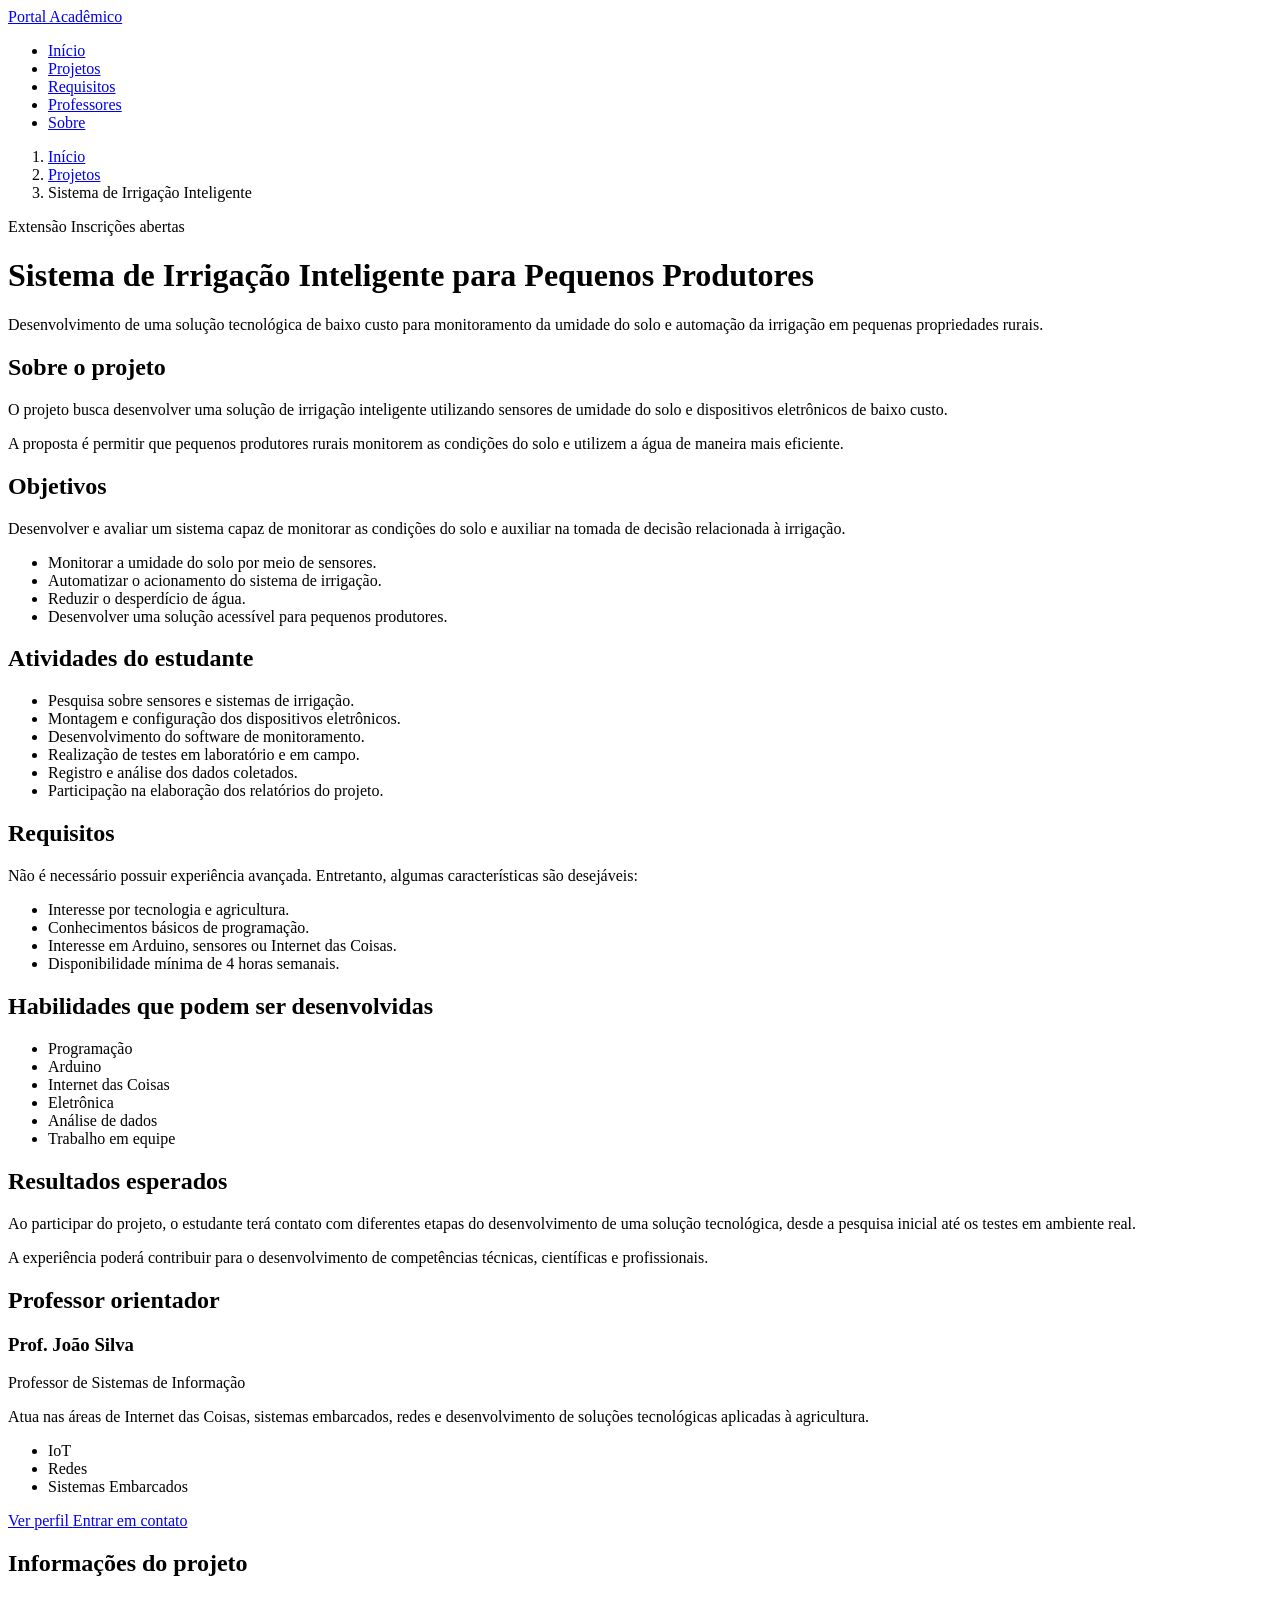
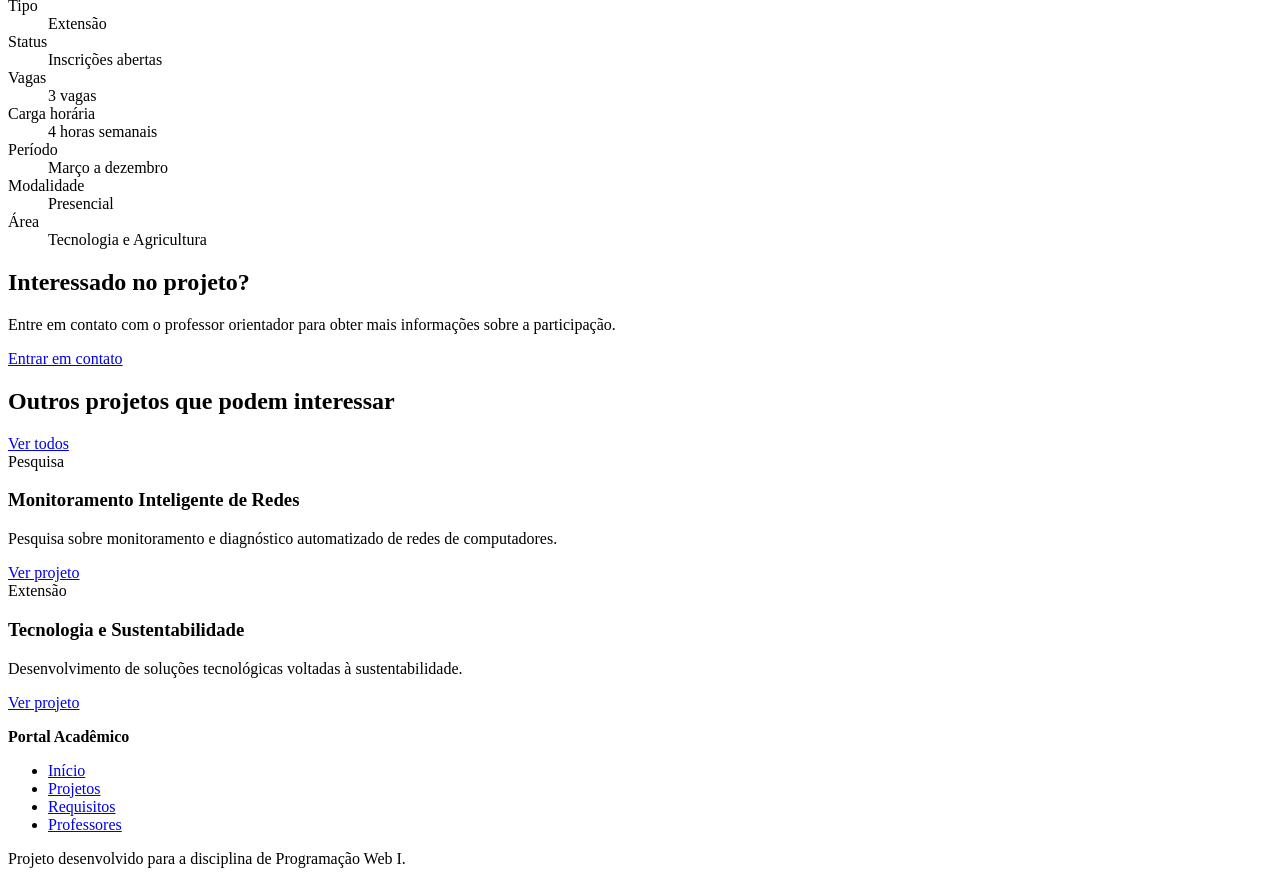
==== pages/projeto.html @ 43496350 "add projeto and projetos pages with project details and navigation" ====
<!DOCTYPE html>
<html lang="pt-BR">

<head>
    <meta charset="UTF-8">
    <meta name="viewport" content="width=device-width, initial-scale=1.0">

    <meta
        name="description"
        content="Informações sobre o projeto Sistema de Irrigação Inteligente."
    >

    <link rel="stylesheet" href="../css/style.css">

    <title>Sistema de Irrigação Inteligente | Portal Acadêmico</title>
</head>

<body>

    <!-- CABEÇALHO -->
    <header class="site-header">

        <div class="container header-container">

            <a href="../index.html" class="logo">
                Portal Acadêmico
            </a>

            <nav class="main-nav" aria-label="Navegação principal">
                <ul>
                    <li><a href="../index.html">Início</a></li>
                    <li><a href="projetos.html" aria-current="page">Projetos</a></li>
                    <li><a href="requisitos.html">Requisitos</a></li>
                    <li><a href="professores.html">Professores</a></li>
                    <li><a href="../index.html#sobre">Sobre</a></li>
                </ul>
            </nav>

        </div>

    </header>


    <main>

        <!-- CABEÇALHO DO PROJETO -->
        <header class="project-header">

            <div class="container">

                <nav aria-label="Caminho de navegação">

                    <ol class="breadcrumb">
                        <li>
                            <a href="../index.html">Início</a>
                        </li>

                        <li>
                            <a href="projetos.html">Projetos</a>
                        </li>

                        <li aria-current="page">
                            Sistema de Irrigação Inteligente
                        </li>
                    </ol>

                </nav>


                <div class="project-labels">

                    <span class="badge">
                        Extensão
                    </span>

                    <span class="status">
                        Inscrições abertas
                    </span>

                </div>


                <h1>
                    Sistema de Irrigação Inteligente para Pequenos Produtores
                </h1>

                <p class="project-summary">
                    Desenvolvimento de uma solução tecnológica de baixo custo
                    para monitoramento da umidade do solo e automação da
                    irrigação em pequenas propriedades rurais.
                </p>

            </div>

        </header>


        <div class="container project-layout">

            <!-- CONTEÚDO PRINCIPAL -->
            <article class="project-content">

                <!-- SOBRE -->
                <section aria-labelledby="about-project-title">

                    <h2 id="about-project-title">
                        Sobre o projeto
                    </h2>

                    <p>
                        O projeto busca desenvolver uma solução de irrigação
                        inteligente utilizando sensores de umidade do solo e
                        dispositivos eletrônicos de baixo custo.
                    </p>

                    <p>
                        A proposta é permitir que pequenos produtores rurais
                        monitorem as condições do solo e utilizem a água de
                        maneira mais eficiente.
                    </p>

                </section>


                <!-- OBJETIVOS -->
                <section aria-labelledby="objectives-title">

                    <h2 id="objectives-title">
                        Objetivos
                    </h2>

                    <p>
                        Desenvolver e avaliar um sistema capaz de monitorar
                        as condições do solo e auxiliar na tomada de decisão
                        relacionada à irrigação.
                    </p>

                    <ul>
                        <li>
                            Monitorar a umidade do solo por meio de sensores.
                        </li>

                        <li>
                            Automatizar o acionamento do sistema de irrigação.
                        </li>

                        <li>
                            Reduzir o desperdício de água.
                        </li>

                        <li>
                            Desenvolver uma solução acessível para pequenos produtores.
                        </li>
                    </ul>

                </section>


                <!-- ATIVIDADES -->
                <section aria-labelledby="activities-title">

                    <h2 id="activities-title">
                        Atividades do estudante
                    </h2>

                    <ul>
                        <li>
                            Pesquisa sobre sensores e sistemas de irrigação.
                        </li>

                        <li>
                            Montagem e configuração dos dispositivos eletrônicos.
                        </li>

                        <li>
                            Desenvolvimento do software de monitoramento.
                        </li>

                        <li>
                            Realização de testes em laboratório e em campo.
                        </li>

                        <li>
                            Registro e análise dos dados coletados.
                        </li>

                        <li>
                            Participação na elaboração dos relatórios do projeto.
                        </li>
                    </ul>

                </section>


                <!-- REQUISITOS -->
                <section aria-labelledby="requirements-title">

                    <h2 id="requirements-title">
                        Requisitos
                    </h2>

                    <p>
                        Não é necessário possuir experiência avançada.
                        Entretanto, algumas características são desejáveis:
                    </p>

                    <ul>
                        <li>
                            Interesse por tecnologia e agricultura.
                        </li>

                        <li>
                            Conhecimentos básicos de programação.
                        </li>

                        <li>
                            Interesse em Arduino, sensores ou Internet das Coisas.
                        </li>

                        <li>
                            Disponibilidade mínima de 4 horas semanais.
                        </li>

                    </ul>

                </section>


                <!-- HABILIDADES -->
                <section aria-labelledby="skills-title">

                    <h2 id="skills-title">
                        Habilidades que podem ser desenvolvidas
                    </h2>

                    <ul class="tag-list">
                        <li>Programação</li>
                        <li>Arduino</li>
                        <li>Internet das Coisas</li>
                        <li>Eletrônica</li>
                        <li>Análise de dados</li>
                        <li>Trabalho em equipe</li>
                    </ul>

                </section>


                <!-- RESULTADOS -->
                <section aria-labelledby="results-title">

                    <h2 id="results-title">
                        Resultados esperados
                    </h2>

                    <p>
                        Ao participar do projeto, o estudante terá contato
                        com diferentes etapas do desenvolvimento de uma
                        solução tecnológica, desde a pesquisa inicial até
                        os testes em ambiente real.
                    </p>

                    <p>
                        A experiência poderá contribuir para o desenvolvimento
                        de competências técnicas, científicas e profissionais.
                    </p>

                </section>


                <!-- ORIENTADOR -->
                <section class="advisor" aria-labelledby="advisor-title">

                    <h2 id="advisor-title">
                        Professor orientador
                    </h2>

                    <article class="teacher-card">

                        <header>
                            <h3>Prof. João Silva</h3>
                            <p>Professor de Sistemas de Informação</p>
                        </header>

                        <p>
                            Atua nas áreas de Internet das Coisas,
                            sistemas embarcados, redes e desenvolvimento
                            de soluções tecnológicas aplicadas à agricultura.
                        </p>

                        <ul class="tag-list">
                            <li>IoT</li>
                            <li>Redes</li>
                            <li>Sistemas Embarcados</li>
                        </ul>

                        <footer>

                            <a href="professor.html">
                                Ver perfil
                            </a>

                            <a href="mailto:joao.silva@instituicao.edu.br">
                                Entrar em contato
                            </a>

                        </footer>

                    </article>

                </section>

            </article>


            <!-- INFORMAÇÕES COMPLEMENTARES -->
            <aside class="project-sidebar" aria-labelledby="project-info-title">

                <section>

                    <h2 id="project-info-title">
                        Informações do projeto
                    </h2>

                    <dl>

                        <div>
                            <dt>Tipo</dt>
                            <dd>Extensão</dd>
                        </div>

                        <div>
                            <dt>Status</dt>
                            <dd>Inscrições abertas</dd>
                        </div>

                        <div>
                            <dt>Vagas</dt>
                            <dd>3 vagas</dd>
                        </div>

                        <div>
                            <dt>Carga horária</dt>
                            <dd>4 horas semanais</dd>
                        </div>

                        <div>
                            <dt>Período</dt>
                            <dd>Março a dezembro</dd>
                        </div>

                        <div>
                            <dt>Modalidade</dt>
                            <dd>Presencial</dd>
                        </div>

                        <div>
                            <dt>Área</dt>
                            <dd>Tecnologia e Agricultura</dd>
                        </div>

                    </dl>

                </section>


                <section aria-labelledby="application-title">

                    <h2 id="application-title">
                        Interessado no projeto?
                    </h2>

                    <p>
                        Entre em contato com o professor orientador para
                        obter mais informações sobre a participação.
                    </p>

                    <a
                        href="mailto:joao.silva@instituicao.edu.br"
                        class="button button-primary"
                    >
                        Entrar em contato
                    </a>

                </section>

            </aside>

        </div>


        <!-- OUTROS PROJETOS -->
        <section class="related-projects" aria-labelledby="related-title">

            <div class="container">

                <header class="section-header">

                    <h2 id="related-title">
                        Outros projetos que podem interessar
                    </h2>

                    <a href="projetos.html">
                        Ver todos
                    </a>

                </header>


                <div class="project-grid">

                    <article class="project-card">

                        <span class="badge">Pesquisa</span>

                        <h3>
                            Monitoramento Inteligente de Redes
                        </h3>

                        <p>
                            Pesquisa sobre monitoramento e diagnóstico
                            automatizado de redes de computadores.
                        </p>

                        <a href="projeto.html">
                            Ver projeto
                        </a>

                    </article>


                    <article class="project-card">

                        <span class="badge">Extensão</span>

                        <h3>
                            Tecnologia e Sustentabilidade
                        </h3>

                        <p>
                            Desenvolvimento de soluções tecnológicas
                            voltadas à sustentabilidade.
                        </p>

                        <a href="projeto.html">
                            Ver projeto
                        </a>

                    </article>

                </div>

            </div>

        </section>

    </main>


    <!-- RODAPÉ -->
    <footer class="site-footer">

        <div class="container">

            <p><strong>Portal Acadêmico</strong></p>

            <nav aria-label="Navegação do rodapé">
                <ul>
                    <li><a href="../index.html">Início</a></li>
                    <li><a href="projetos.html">Projetos</a></li>
                    <li><a href="requisitos.html">Requisitos</a></li>
                    <li><a href="professores.html">Professores</a></li>
                </ul>
            </nav>

            <p>
                Projeto desenvolvido para a disciplina de Programação Web I.
            </p>

        </div>

    </footer>

</body>

</html>
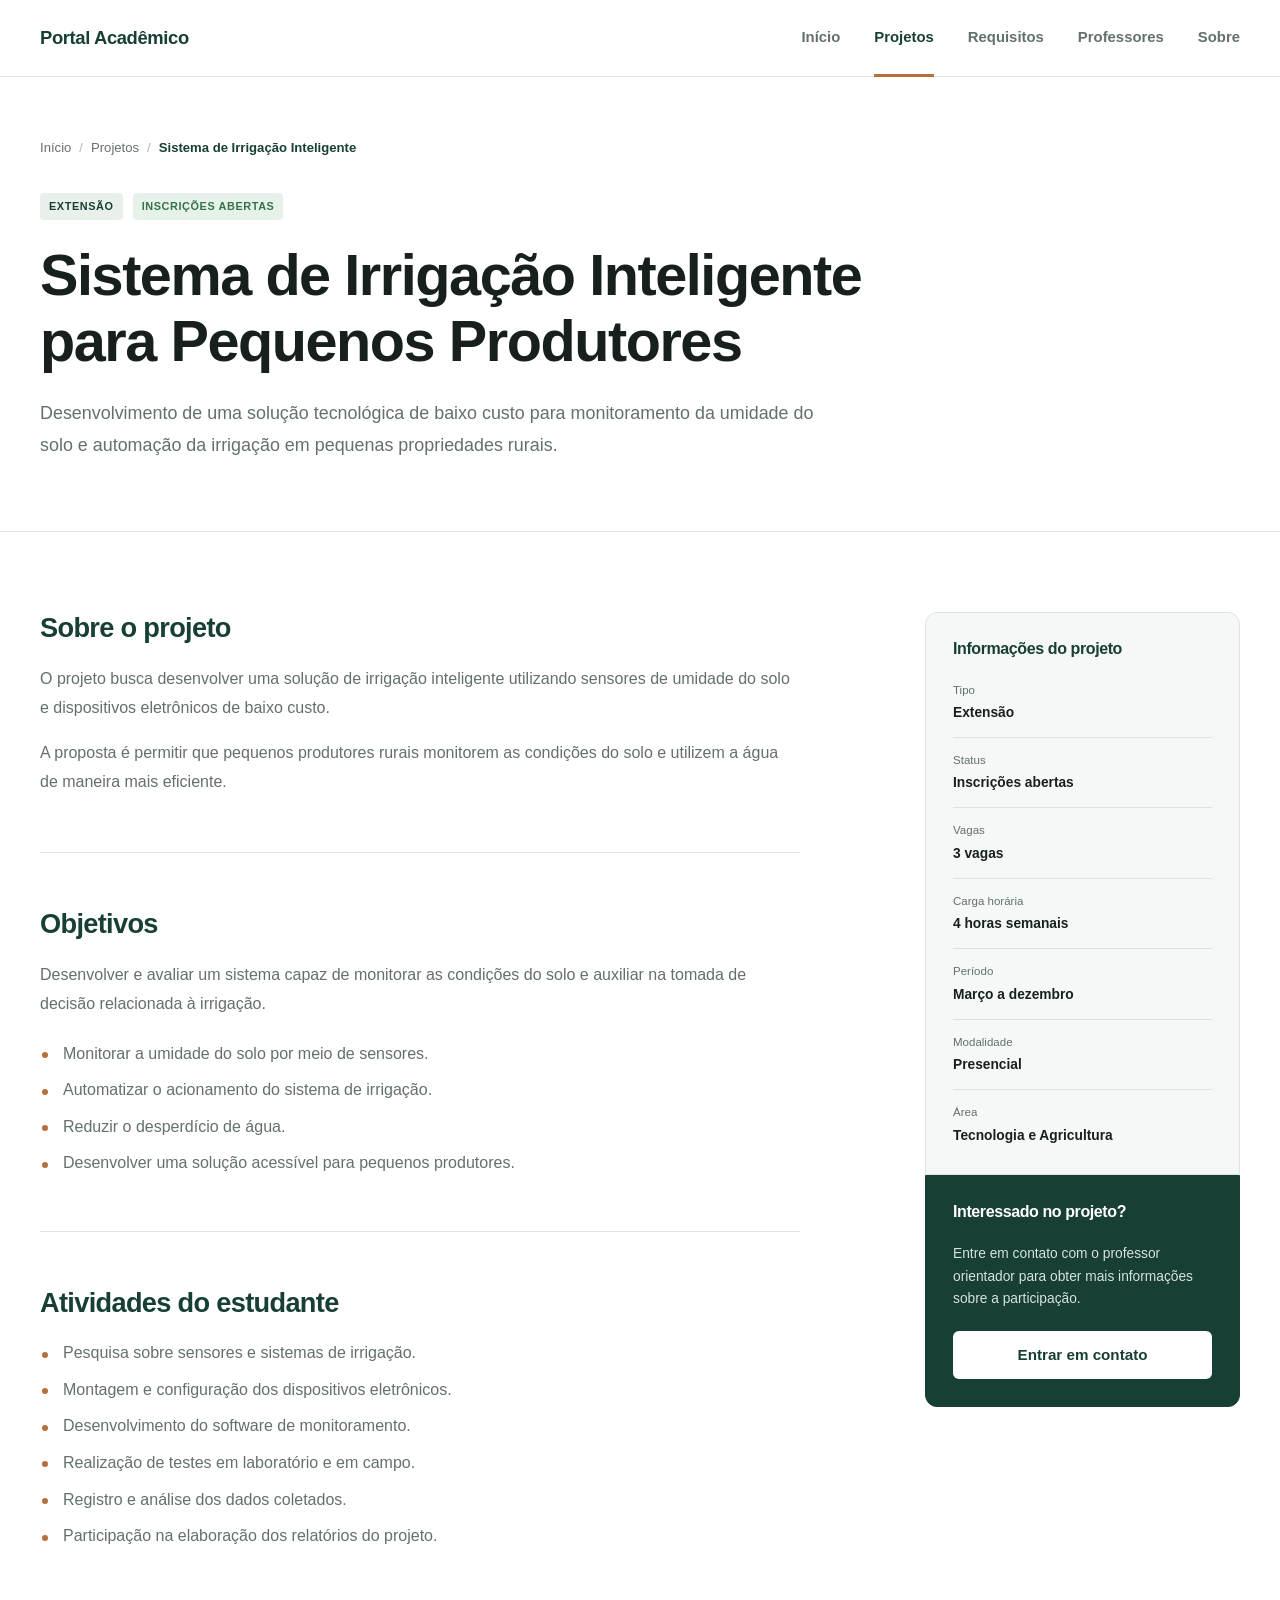
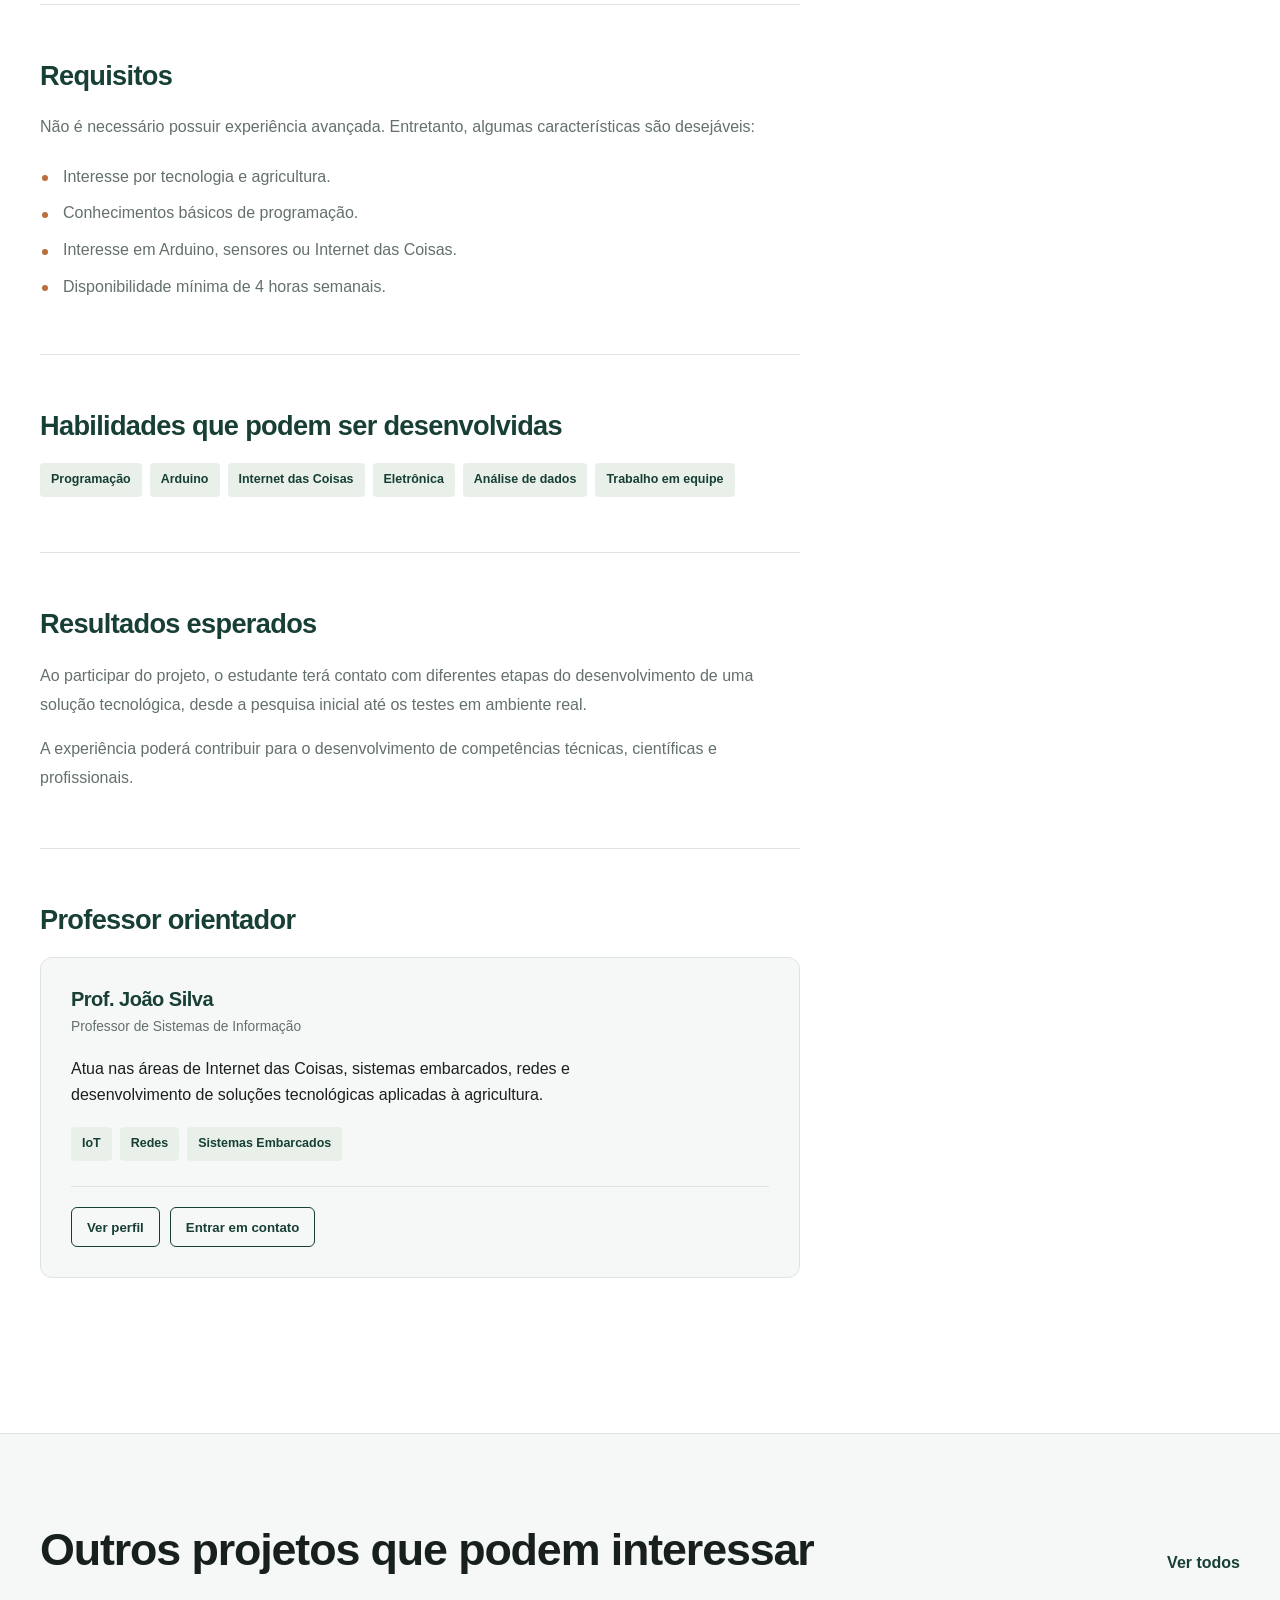
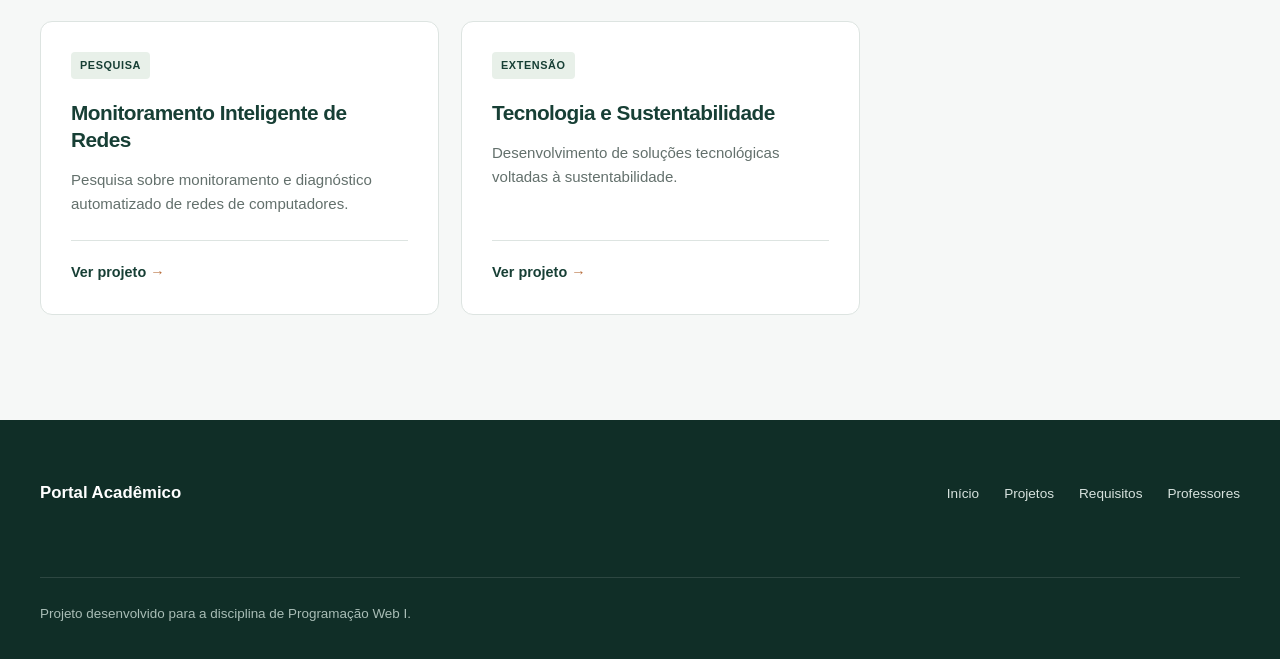
==== commit ff57cd3d: "padronizando main das páginas" ====
--- a/pages/projeto.html
+++ b/pages/projeto.html
@@ -80,11 +80,11 @@
                 </div>
 
 
-                <h1>
+                <h1 id="project-title">
                     Sistema de Irrigação Inteligente para Pequenos Produtores
                 </h1>
 
-                <p class="project-summary">
+                <p class="project-summary" id="project-summary">
                     Desenvolvimento de uma solução tecnológica de baixo custo
                     para monitoramento da umidade do solo e automação da
                     irrigação em pequenas propriedades rurais.
@@ -98,7 +98,7 @@
         <div class="container project-layout">
 
             <!-- CONTEÚDO PRINCIPAL -->
-            <article class="project-content">
+            <article class="project-content" id="project-content">
 
                 <!-- SOBRE -->
                 <section aria-labelledby="about-project-title">
@@ -295,7 +295,7 @@
 
                         <footer>
 
-                            <a href="professor.html">
+                            <a href="professor.html?id=1">
                                 Ver perfil
                             </a>
 
@@ -315,7 +315,7 @@
             <!-- INFORMAÇÕES COMPLEMENTARES -->
             <aside class="project-sidebar" aria-labelledby="project-info-title">
 
-                <section>
+                <section aria-labelledby="project-info-title">
 
                     <h2 id="project-info-title">
                         Informações do projeto
@@ -421,7 +421,7 @@
                             automatizado de redes de computadores.
                         </p>
 
-                        <a href="projeto.html">
+                        <a href="projeto.html?id=6">
                             Ver projeto
                         </a>
 
@@ -441,7 +441,7 @@
                             voltadas à sustentabilidade.
                         </p>
 
-                        <a href="projeto.html">
+                        <a href="projeto.html?id=5">
                             Ver projeto
                         </a>
 
--- a/css/style.css
+++ b/css/style.css
@@ -0,0 +1,4958 @@
+/* =========================================================
+   PORTAL ACADÊMICO
+   Página inicial
+
+   Referências:
+   - MIT UROP: hierarquia, espaços e caráter institucional
+   - ETH Zurich: minimalismo, grids e conteúdo
+   - Cerrado: verdes naturais e pequenos acentos terrosos
+========================================================= */
+
+
+/* =========================================================
+   1. VARIÁVEIS
+========================================================= */
+
+:root {
+
+    /* Identidade */
+    --color-primary: #173F35;
+    --color-primary-hover: #0F3028;
+
+    --color-accent: #4F7C57;
+    --color-accent-light: #E8F0E9;
+
+    --color-cerrado: #B86F3D;
+    --color-cerrado-light: #F6ECE4;
+
+    /* Neutros */
+    --color-white: #FFFFFF;
+    --color-background: #FFFFFF;
+    --color-surface: #F6F8F7;
+
+    --color-text: #18201E;
+    --color-text-muted: #63706C;
+
+    --color-border: #DDE4E1;
+
+    /* Estados */
+    --color-success: #35724A;
+    --color-success-light: #E6F2E9;
+
+    /* Tipografia */
+    --font-primary:
+        Inter,
+        "Segoe UI",
+        Roboto,
+        Helvetica,
+        Arial,
+        sans-serif;
+
+    /* Dimensões */
+    --container-width: 1200px;
+
+    --radius-small: 6px;
+    --radius-medium: 12px;
+    --radius-large: 18px;
+
+    /* Sombras */
+    --shadow-small:
+        0 2px 8px rgba(23, 63, 53, 0.06);
+
+    --shadow-medium:
+        0 12px 32px rgba(23, 63, 53, 0.10);
+
+    /* Transições */
+    --transition: 180ms ease;
+}
+
+
+/* =========================================================
+   2. RESET
+========================================================= */
+
+*,
+*::before,
+*::after {
+    box-sizing: border-box;
+}
+
+html {
+    scroll-behavior: smooth;
+}
+
+body {
+    margin: 0;
+
+    font-family: var(--font-primary);
+    font-size: 1rem;
+    line-height: 1.6;
+
+    color: var(--color-text);
+    background-color: var(--color-background);
+
+    -webkit-font-smoothing: antialiased;
+}
+
+img {
+    display: block;
+    max-width: 100%;
+}
+
+a {
+    color: inherit;
+    text-decoration: none;
+}
+
+button,
+input,
+select,
+textarea {
+    font: inherit;
+}
+
+ul,
+ol {
+    margin-top: 0;
+}
+
+
+/* =========================================================
+   3. ELEMENTOS GERAIS
+========================================================= */
+
+.container {
+    width: min(calc(100% - 40px), var(--container-width));
+    margin-inline: auto;
+}
+
+
+/* ---------- Títulos ---------- */
+
+h1,
+h2,
+h3 {
+    margin-top: 0;
+
+    color: var(--color-text);
+
+    line-height: 1.15;
+    letter-spacing: -0.025em;
+}
+
+h1 {
+    font-size: clamp(2.6rem, 5vw, 4.7rem);
+    font-weight: 750;
+}
+
+h2 {
+    font-size: clamp(2rem, 3.5vw, 3rem);
+    font-weight: 700;
+}
+
+h3 {
+    font-size: 1.25rem;
+    font-weight: 700;
+}
+
+p {
+    margin-top: 0;
+}
+
+
+/* ---------- Eyebrow ---------- */
+
+.eyebrow {
+    margin-bottom: 12px;
+
+    color: var(--color-accent);
+
+    font-size: 0.78rem;
+    font-weight: 700;
+
+    text-transform: uppercase;
+    letter-spacing: 0.13em;
+}
+
+
+/* ---------- Botões ---------- */
+
+.button {
+    display: inline-flex;
+
+    align-items: center;
+    justify-content: center;
+
+    min-height: 48px;
+
+    padding: 0 22px;
+
+    border: 1px solid transparent;
+    border-radius: var(--radius-small);
+
+    font-size: 0.95rem;
+    font-weight: 650;
+
+    cursor: pointer;
+
+    transition:
+        background-color var(--transition),
+        color var(--transition),
+        border-color var(--transition),
+        transform var(--transition);
+}
+
+.button-primary {
+    color: var(--color-white);
+    background-color: var(--color-primary);
+}
+
+.button-primary:hover {
+    background-color: var(--color-primary-hover);
+
+    transform: translateY(-1px);
+}
+
+.button-secondary {
+    color: var(--color-primary);
+
+    background-color: transparent;
+
+    border-color: var(--color-primary);
+}
+
+.button-secondary:hover {
+    color: var(--color-white);
+    background-color: var(--color-primary);
+}
+
+
+/* ---------- Acessibilidade ---------- */
+
+a:focus-visible,
+button:focus-visible {
+    outline: 3px solid rgba(79, 124, 87, 0.35);
+    outline-offset: 4px;
+}
+
+
+/* =========================================================
+   4. HEADER
+========================================================= */
+
+.site-header {
+    position: sticky;
+    top: 0;
+    z-index: 100;
+
+    background-color: rgba(255, 255, 255, 0.96);
+
+    border-bottom: 1px solid var(--color-border);
+
+    backdrop-filter: blur(12px);
+}
+
+.header-container {
+    display: flex;
+
+    min-height: 76px;
+
+    align-items: center;
+    justify-content: space-between;
+
+    gap: 40px;
+}
+
+
+/* ---------- Logo ---------- */
+
+.logo {
+    color: var(--color-primary);
+
+    font-size: 1.15rem;
+    font-weight: 750;
+
+    letter-spacing: -0.02em;
+}
+
+
+/* ---------- Navegação ---------- */
+
+.main-nav ul {
+    display: flex;
+
+    align-items: center;
+
+    gap: 34px;
+
+    margin: 0;
+    padding: 0;
+
+    list-style: none;
+}
+
+.main-nav a {
+    position: relative;
+
+    display: flex;
+    align-items: center;
+
+    min-height: 76px;
+
+    color: var(--color-text-muted);
+
+    font-size: 0.93rem;
+    font-weight: 550;
+
+    transition: color var(--transition);
+}
+
+.main-nav a:hover {
+    color: var(--color-primary);
+}
+
+.main-nav a[aria-current="page"] {
+    color: var(--color-primary);
+    font-weight: 650;
+}
+
+.main-nav a[aria-current="page"]::after {
+    content: "";
+
+    position: absolute;
+
+    right: 0;
+    bottom: -1px;
+    left: 0;
+
+    height: 3px;
+
+    background-color: var(--color-cerrado);
+}
+
+
+/* =========================================================
+   5. HERO
+========================================================= */
+
+.hero {
+    position: relative;
+
+    overflow: hidden;
+
+    padding: 105px 0 110px;
+
+    background-color: var(--color-white);
+}
+
+
+/*
+    Elemento decorativo discreto.
+    Faz referência às formas e tons naturais do Cerrado
+    sem utilizar imagem ou ilustração pesada.
+*/
+
+.hero::after {
+    content: "";
+
+    position: absolute;
+
+    top: -180px;
+    right: -200px;
+
+    width: 520px;
+    height: 520px;
+
+    border: 90px solid var(--color-accent-light);
+    border-radius: 50%;
+
+    opacity: 0.65;
+
+    pointer-events: none;
+}
+
+.hero-container {
+    position: relative;
+    z-index: 1;
+
+    display: grid;
+
+    grid-template-columns:
+        minmax(0, 1.4fr)
+        minmax(280px, 0.6fr);
+
+    align-items: center;
+
+    gap: 100px;
+}
+
+.hero-content {
+    max-width: 760px;
+}
+
+.hero h1 {
+    max-width: 720px;
+
+    margin-bottom: 26px;
+}
+
+.hero-content > p:not(.eyebrow) {
+    max-width: 650px;
+
+    margin-bottom: 36px;
+
+    color: var(--color-text-muted);
+
+    font-size: 1.17rem;
+    line-height: 1.75;
+}
+
+.hero-actions {
+    display: flex;
+    flex-wrap: wrap;
+
+    gap: 12px;
+}
+
+
+/* ---------- Destaque lateral ---------- */
+
+.hero-highlight {
+    position: relative;
+
+    padding: 36px;
+
+    background-color: var(--color-surface);
+
+    border: 1px solid var(--color-border);
+    border-radius: var(--radius-large);
+}
+
+.hero-highlight::before {
+    content: "";
+
+    position: absolute;
+
+    top: 0;
+    left: 36px;
+
+    width: 52px;
+    height: 4px;
+
+    background-color: var(--color-cerrado);
+}
+
+.hero-highlight > p {
+    margin-bottom: 22px;
+
+    color: var(--color-text-muted);
+
+    font-size: 0.9rem;
+    font-weight: 600;
+}
+
+.hero-highlight ul {
+    display: grid;
+
+    gap: 0;
+
+    margin: 0;
+    padding: 0;
+
+    list-style: none;
+}
+
+.hero-highlight li {
+    padding: 14px 0;
+
+    border-bottom: 1px solid var(--color-border);
+
+    color: var(--color-primary);
+
+    font-size: 1.08rem;
+    font-weight: 650;
+}
+
+.hero-highlight li:last-child {
+    border-bottom: 0;
+}
+
+
+/* =========================================================
+   6. CABEÇALHOS DE SEÇÃO
+========================================================= */
+
+.section-header {
+    margin-bottom: 45px;
+}
+
+.section-header h2 {
+    margin-bottom: 16px;
+}
+
+.section-header > p:not(.eyebrow) {
+    max-width: 650px;
+
+    margin-bottom: 0;
+
+    color: var(--color-text-muted);
+
+    font-size: 1.05rem;
+}
+
+.section-header > a {
+    color: var(--color-primary);
+
+    font-weight: 650;
+}
+
+.section-header > a:hover {
+    text-decoration: underline;
+}
+
+
+/* =========================================================
+   7. PROJETOS E OPORTUNIDADES
+========================================================= */
+
+.opportunities {
+    padding: 100px 0;
+
+    background-color: var(--color-surface);
+}
+
+.card-grid {
+    display: grid;
+
+    grid-template-columns: repeat(4, 1fr);
+
+    gap: 18px;
+}
+
+
+/* ---------- Cards de categoria ---------- */
+
+.category-card {
+    position: relative;
+
+    display: flex;
+    flex-direction: column;
+
+    min-height: 275px;
+
+    padding: 30px;
+
+    overflow: hidden;
+
+    background-color: var(--color-white);
+
+    border: 1px solid var(--color-border);
+    border-radius: var(--radius-medium);
+
+    transition:
+        transform var(--transition),
+        border-color var(--transition),
+        box-shadow var(--transition);
+}
+
+.category-card::before {
+    content: "";
+
+    width: 32px;
+    height: 3px;
+
+    margin-bottom: 27px;
+
+    background-color: var(--color-cerrado);
+}
+
+.category-card:hover {
+    transform: translateY(-4px);
+
+    border-color: #C8D5D0;
+
+    box-shadow: var(--shadow-medium);
+}
+
+.category-card h3 {
+    margin-bottom: 14px;
+
+    color: var(--color-primary);
+
+    font-size: 1.25rem;
+}
+
+.category-card p {
+    margin-bottom: 28px;
+
+    color: var(--color-text-muted);
+
+    font-size: 0.94rem;
+}
+
+.category-card a {
+    margin-top: auto;
+
+    color: var(--color-primary);
+
+    font-size: 0.92rem;
+    font-weight: 700;
+}
+
+.category-card a::after {
+    content: " →";
+
+    color: var(--color-cerrado);
+
+    transition: margin-left var(--transition);
+}
+
+.category-card a:hover::after {
+    margin-left: 5px;
+}
+
+
+/* =========================================================
+   8. PROJETOS EM DESTAQUE
+========================================================= */
+
+.featured-projects {
+    padding: 110px 0;
+
+    background-color: var(--color-white);
+}
+
+.featured-projects .section-header {
+    display: flex;
+
+    align-items: end;
+    justify-content: space-between;
+
+    gap: 30px;
+}
+
+.featured-projects .section-header h2 {
+    margin-bottom: 0;
+}
+
+
+/* ---------- Grid ---------- */
+
+.project-grid {
+    display: grid;
+
+    grid-template-columns: repeat(3, 1fr);
+
+    gap: 22px;
+}
+
+
+/* ---------- Card ---------- */
+
+.project-card {
+    display: flex;
+    flex-direction: column;
+
+    min-height: 390px;
+
+    padding: 30px;
+
+    background-color: var(--color-white);
+
+    border: 1px solid var(--color-border);
+    border-radius: var(--radius-medium);
+
+    transition:
+        transform var(--transition),
+        box-shadow var(--transition),
+        border-color var(--transition);
+}
+
+.project-card:hover {
+    transform: translateY(-4px);
+
+    border-color: #C6D3CE;
+
+    box-shadow: var(--shadow-medium);
+}
+
+.project-card header {
+    margin-bottom: 20px;
+}
+
+.project-card header > .badge,
+.project-card header > .status {
+    margin-right: 6px;
+}
+
+.project-card h3 {
+    margin-top: 22px;
+    margin-bottom: 0;
+
+    color: var(--color-primary);
+
+    font-size: 1.3rem;
+    line-height: 1.3;
+}
+
+.project-card > p {
+    margin-bottom: 24px;
+
+    color: var(--color-text-muted);
+
+    font-size: 0.94rem;
+}
+
+
+/* ---------- Badges ---------- */
+
+.badge,
+.status {
+    display: inline-flex;
+
+    align-items: center;
+
+    min-height: 27px;
+
+    padding: 4px 9px;
+
+    border-radius: 4px;
+
+    font-size: 0.68rem;
+    font-weight: 750;
+
+    text-transform: uppercase;
+    letter-spacing: 0.055em;
+}
+
+.badge {
+    color: var(--color-primary);
+
+    background-color: var(--color-accent-light);
+}
+
+.status {
+    color: var(--color-success);
+
+    background-color: var(--color-success-light);
+}
+
+
+/* ---------- Metadados ---------- */
+
+.project-meta {
+    display: grid;
+
+    gap: 7px;
+
+    margin-bottom: 25px;
+    padding: 0;
+
+    color: var(--color-text-muted);
+
+    font-size: 0.84rem;
+
+    list-style: none;
+}
+
+.project-meta li {
+    position: relative;
+
+    padding-left: 15px;
+}
+
+.project-meta li::before {
+    content: "";
+
+    position: absolute;
+
+    top: 0.72em;
+    left: 0;
+
+    width: 4px;
+    height: 4px;
+
+    background-color: var(--color-cerrado);
+
+    border-radius: 50%;
+}
+
+
+/* ---------- Rodapé do card ---------- */
+
+.project-card footer {
+    margin-top: auto;
+
+    padding-top: 20px;
+
+    border-top: 1px solid var(--color-border);
+}
+
+.project-card footer a {
+    color: var(--color-primary);
+
+    font-size: 0.92rem;
+    font-weight: 700;
+}
+
+.project-card footer a::after {
+    content: " →";
+
+    color: var(--color-cerrado);
+}
+
+
+/* =========================================================
+   9. REQUISITOS DE CONCLUSÃO
+========================================================= */
+
+.graduation-section {
+    padding: 105px 0;
+
+    color: var(--color-white);
+
+    background-color: var(--color-primary);
+}
+
+.graduation-container {
+    display: grid;
+
+    grid-template-columns: 1fr 1fr;
+
+    align-items: center;
+
+    gap: 100px;
+}
+
+.graduation-section .eyebrow {
+    color: #B8D0C1;
+}
+
+.graduation-section h2 {
+    max-width: 600px;
+
+    margin-bottom: 22px;
+
+    color: var(--color-white);
+}
+
+.graduation-section p:not(.eyebrow) {
+    max-width: 570px;
+
+    margin-bottom: 32px;
+
+    color: #D7E2DE;
+}
+
+.graduation-section .button-primary {
+    color: var(--color-primary);
+
+    background-color: var(--color-white);
+}
+
+.graduation-section .button-primary:hover {
+    background-color: #EDF2F0;
+}
+
+
+/* ---------- Etapas ---------- */
+
+.graduation-list {
+    margin: 0;
+    padding: 0;
+
+    list-style: none;
+
+    counter-reset: graduation;
+}
+
+.graduation-list li {
+    counter-increment: graduation;
+
+    display: grid;
+
+    grid-template-columns: 48px 1fr;
+
+    align-items: center;
+
+    min-height: 68px;
+
+    border-bottom: 1px solid rgba(255, 255, 255, 0.16);
+
+    color: var(--color-white);
+
+    font-size: 1rem;
+    font-weight: 600;
+}
+
+.graduation-list li::before {
+    content: "0" counter(graduation);
+
+    color: #B8D0C1;
+
+    font-size: 0.72rem;
+    font-weight: 700;
+
+    letter-spacing: 0.08em;
+}
+
+
+/* =========================================================
+   10. PROFESSORES
+========================================================= */
+
+.teachers-section {
+    padding: 100px 0;
+
+    background-color: var(--color-cerrado-light);
+}
+
+.teachers-section .container {
+    display: grid;
+
+    grid-template-columns: 1fr auto;
+
+    align-items: end;
+
+    gap: 70px;
+}
+
+.teachers-section .section-header {
+    margin-bottom: 0;
+}
+
+
+/* =========================================================
+   11. SOBRE
+========================================================= */
+
+.about-section {
+    padding: 105px 0;
+
+    background-color: var(--color-white);
+}
+
+.about-section .container {
+    max-width: 850px;
+
+    margin-left: max(
+        20px,
+        calc((100vw - var(--container-width)) / 2)
+    );
+}
+
+.about-section h2 {
+    max-width: 750px;
+
+    margin-bottom: 25px;
+}
+
+.about-section p:not(.eyebrow) {
+    max-width: 720px;
+
+    color: var(--color-text-muted);
+
+    font-size: 1.08rem;
+    line-height: 1.8;
+}
+
+
+/* =========================================================
+   12. FOOTER
+========================================================= */
+
+.site-footer {
+    padding: 60px 0 35px;
+
+    color: #D7E2DE;
+
+    background-color: #102E27;
+}
+
+.site-footer .container {
+    display: grid;
+
+    grid-template-columns: 1fr auto;
+
+    align-items: start;
+
+    gap: 40px;
+}
+
+.site-footer p {
+    margin-bottom: 0;
+
+    font-size: 0.84rem;
+}
+
+.site-footer strong {
+    color: var(--color-white);
+
+    font-size: 1.05rem;
+}
+
+.site-footer nav ul {
+    display: flex;
+
+    gap: 25px;
+
+    margin: 0;
+    padding: 0;
+
+    list-style: none;
+}
+
+.site-footer nav a {
+    color: #D7E2DE;
+
+    font-size: 0.85rem;
+}
+
+.site-footer nav a:hover {
+    color: var(--color-white);
+}
+
+.site-footer .container > p:last-child {
+    grid-column: 1 / -1;
+
+    margin-top: 30px;
+    padding-top: 25px;
+
+    border-top: 1px solid rgba(255, 255, 255, 0.12);
+
+    color: #A9BDB6;
+}
+
+
+/* =========================================================
+   13. RESPONSIVIDADE
+========================================================= */
+
+/* ---------- Tablet ---------- */
+
+@media (max-width: 1000px) {
+
+    .hero-container {
+        grid-template-columns: 1fr;
+
+        gap: 55px;
+    }
+
+    .hero-content {
+        max-width: 750px;
+    }
+
+    .hero-highlight {
+        max-width: 600px;
+    }
+
+
+    .card-grid {
+        grid-template-columns: repeat(2, 1fr);
+    }
+
+
+    .project-grid {
+        grid-template-columns: repeat(2, 1fr);
+    }
+
+    .project-card:last-child {
+        grid-column: 1 / -1;
+    }
+
+
+    .graduation-container {
+        grid-template-columns: 1fr;
+
+        gap: 55px;
+    }
+
+
+    .teachers-section .container {
+        grid-template-columns: 1fr;
+
+        align-items: start;
+
+        gap: 35px;
+    }
+
+}
+
+
+/* ---------- Menu / telas menores ---------- */
+
+@media (max-width: 760px) {
+
+    .container {
+        width: min(calc(100% - 32px), var(--container-width));
+    }
+
+
+    /* Header */
+
+    .header-container {
+        min-height: auto;
+
+        padding: 20px 0;
+
+        align-items: flex-start;
+        flex-direction: column;
+
+        gap: 15px;
+    }
+
+    .main-nav {
+        width: 100%;
+
+        overflow-x: auto;
+    }
+
+    .main-nav ul {
+        width: max-content;
+
+        gap: 25px;
+    }
+
+    .main-nav a {
+        min-height: 38px;
+    }
+
+
+    /* Hero */
+
+    .hero {
+        padding: 70px 0 75px;
+    }
+
+    .hero::after {
+        display: none;
+    }
+
+    .hero h1 {
+        font-size: clamp(2.4rem, 12vw, 3.5rem);
+    }
+
+    .hero-content > p:not(.eyebrow) {
+        font-size: 1.05rem;
+    }
+
+
+    /* Seções */
+
+    .opportunities,
+    .featured-projects,
+    .graduation-section,
+    .teachers-section,
+    .about-section {
+        padding: 75px 0;
+    }
+
+
+    /* Cards */
+
+    .card-grid,
+    .project-grid {
+        grid-template-columns: 1fr;
+    }
+
+    .project-card:last-child {
+        grid-column: auto;
+    }
+
+    .category-card {
+        min-height: auto;
+    }
+
+    .project-card {
+        min-height: auto;
+    }
+
+
+    /* Cabeçalho de projetos */
+
+    .featured-projects .section-header {
+        align-items: flex-start;
+        flex-direction: column;
+
+        gap: 10px;
+    }
+
+
+    /* Sobre */
+
+    .about-section .container {
+        margin-inline: auto;
+    }
+
+
+    /* Footer */
+
+    .site-footer .container {
+        grid-template-columns: 1fr;
+    }
+
+    .site-footer nav ul {
+        flex-wrap: wrap;
+
+        gap: 12px 22px;
+    }
+
+}
+
+
+/* ---------- Celulares pequenos ---------- */
+
+@media (max-width: 480px) {
+
+    .hero-actions {
+        flex-direction: column;
+    }
+
+    .hero-actions .button {
+        width: 100%;
+    }
+
+    .hero-highlight {
+        padding: 28px;
+    }
+
+    .category-card,
+    .project-card {
+        padding: 25px;
+    }
+
+}
+
+
+/* =========================================================
+   14. PREFERÊNCIA POR MENOS MOVIMENTO
+========================================================= */
+
+@media (prefers-reduced-motion: reduce) {
+
+    html {
+        scroll-behavior: auto;
+    }
+
+    *,
+    *::before,
+    *::after {
+        transition-duration: 0.01ms !important;
+    }
+
+}
+
+
+/* =========================================================
+   15. COMPONENTES COMPARTILHADOS DAS PÁGINAS INTERNAS
+========================================================= */
+
+
+/* ---------- Cabeçalho das páginas internas ---------- */
+
+.page-header {
+    padding: 70px 0 65px;
+
+    background-color: var(--color-white);
+
+    border-bottom: 1px solid var(--color-border);
+}
+
+.page-header .container {
+    max-width: var(--container-width);
+}
+
+.page-header h1 {
+    max-width: 850px;
+
+    margin-bottom: 20px;
+
+    font-size: clamp(2.5rem, 4.5vw, 4rem);
+}
+
+.page-header > .container > p:last-child {
+    max-width: 720px;
+
+    margin-bottom: 0;
+
+    color: var(--color-text-muted);
+
+    font-size: 1.08rem;
+    line-height: 1.75;
+}
+
+
+/* ---------- Breadcrumb ---------- */
+
+.breadcrumb {
+    display: flex;
+    flex-wrap: wrap;
+
+    gap: 8px;
+
+    margin: 0 0 35px;
+    padding: 0;
+
+    list-style: none;
+}
+
+.breadcrumb li {
+    display: flex;
+    align-items: center;
+
+    color: var(--color-text-muted);
+
+    font-size: 0.82rem;
+}
+
+.breadcrumb li:not(:last-child)::after {
+    content: "/";
+
+    margin-left: 8px;
+
+    color: #AAB5B1;
+}
+
+.breadcrumb a {
+    transition: color var(--transition);
+}
+
+.breadcrumb a:hover {
+    color: var(--color-primary);
+}
+
+.breadcrumb [aria-current="page"] {
+    color: var(--color-primary);
+
+    font-weight: 600;
+}
+
+
+/* ---------- Classe apenas para leitores de tela ---------- */
+
+.visually-hidden {
+    position: absolute;
+
+    width: 1px;
+    height: 1px;
+
+    padding: 0;
+    margin: -1px;
+
+    overflow: hidden;
+
+    clip: rect(0, 0, 0, 0);
+    white-space: nowrap;
+
+    border: 0;
+}
+
+
+/* ---------- Tags ---------- */
+
+.tag-list {
+    display: flex;
+    flex-wrap: wrap;
+
+    gap: 8px;
+
+    margin: 0;
+    padding: 0;
+
+    list-style: none;
+}
+
+.tag-list li {
+    padding: 7px 11px;
+
+    color: var(--color-primary);
+
+    background-color: var(--color-accent-light);
+
+    border-radius: 4px;
+
+    font-size: 0.78rem;
+    font-weight: 650;
+}
+
+
+/* =========================================================
+   16. PÁGINA — PROJETOS E OPORTUNIDADES
+   Referência principal: ETH Innovedum
+========================================================= */
+
+.projects-catalog {
+    padding: 65px 0 110px;
+
+    background-color: var(--color-surface);
+}
+
+
+/* =========================================================
+   BUSCA
+========================================================= */
+
+.search-form {
+    margin-bottom: 45px;
+}
+
+.search-form > label {
+    display: block;
+
+    margin-bottom: 10px;
+
+    color: var(--color-primary);
+
+    font-size: 0.82rem;
+    font-weight: 700;
+
+    text-transform: uppercase;
+    letter-spacing: 0.06em;
+}
+
+.search-control {
+    display: grid;
+
+    grid-template-columns: 1fr auto;
+
+    max-width: 850px;
+}
+
+.search-control input {
+    width: 100%;
+    min-height: 54px;
+
+    padding: 0 18px;
+
+    color: var(--color-text);
+
+    background-color: var(--color-white);
+
+    border: 1px solid var(--color-border);
+    border-right: 0;
+
+    border-radius:
+        var(--radius-small)
+        0
+        0
+        var(--radius-small);
+
+    outline: none;
+
+    transition:
+        border-color var(--transition),
+        box-shadow var(--transition);
+}
+
+.search-control input::placeholder {
+    color: #929D99;
+}
+
+.search-control input:focus {
+    border-color: var(--color-accent);
+
+    box-shadow:
+        inset 0 0 0 1px var(--color-accent);
+}
+
+.search-control button {
+    min-width: 110px;
+
+    padding: 0 22px;
+
+    color: var(--color-white);
+
+    background-color: var(--color-primary);
+
+    border: 1px solid var(--color-primary);
+
+    border-radius:
+        0
+        var(--radius-small)
+        var(--radius-small)
+        0;
+
+    font-weight: 650;
+
+    cursor: pointer;
+
+    transition: background-color var(--transition);
+}
+
+.search-control button:hover {
+    background-color: var(--color-primary-hover);
+}
+
+
+/* =========================================================
+   LAYOUT DO CATÁLOGO
+========================================================= */
+
+.catalog-layout {
+    display: grid;
+
+    grid-template-columns: 250px minmax(0, 1fr);
+
+    align-items: start;
+
+    gap: 50px;
+}
+
+
+/* =========================================================
+   FILTROS
+========================================================= */
+
+.filters {
+    position: sticky;
+    top: 105px;
+
+    padding-right: 30px;
+
+    border-right: 1px solid var(--color-border);
+}
+
+.filters > h2 {
+    margin-bottom: 28px;
+
+    color: var(--color-primary);
+
+    font-size: 1rem;
+
+    letter-spacing: 0;
+}
+
+.filters fieldset {
+    margin: 0 0 30px;
+    padding: 0 0 28px;
+
+    border: 0;
+    border-bottom: 1px solid var(--color-border);
+}
+
+.filters legend {
+    margin-bottom: 15px;
+
+    color: var(--color-text);
+
+    font-size: 0.84rem;
+    font-weight: 700;
+}
+
+.filters fieldset label {
+    display: flex;
+
+    align-items: center;
+
+    gap: 9px;
+
+    margin-bottom: 11px;
+
+    color: var(--color-text-muted);
+
+    font-size: 0.88rem;
+
+    cursor: pointer;
+}
+
+.filters input[type="radio"],
+.filters input[type="checkbox"] {
+    width: 16px;
+    height: 16px;
+
+    margin: 0;
+
+    accent-color: var(--color-primary);
+}
+
+.filter-group {
+    margin-bottom: 28px;
+}
+
+.filter-group > label {
+    display: block;
+
+    margin-bottom: 10px;
+
+    color: var(--color-text);
+
+    font-size: 0.84rem;
+    font-weight: 700;
+}
+
+.filter-group select,
+.results-header select {
+    width: 100%;
+
+    padding: 10px 34px 10px 12px;
+
+    color: var(--color-text);
+
+    background-color: var(--color-white);
+
+    border: 1px solid var(--color-border);
+    border-radius: var(--radius-small);
+
+    outline: none;
+
+    cursor: pointer;
+}
+
+.filter-group select:focus,
+.results-header select:focus {
+    border-color: var(--color-accent);
+
+    box-shadow: 0 0 0 3px rgba(79, 124, 87, 0.12);
+}
+
+#clear-filters {
+    padding: 0;
+
+    color: var(--color-primary);
+
+    background: none;
+
+    border: 0;
+
+    font-size: 0.83rem;
+    font-weight: 650;
+
+    cursor: pointer;
+}
+
+#clear-filters:hover {
+    text-decoration: underline;
+}
+
+
+/* =========================================================
+   RESULTADOS
+========================================================= */
+
+.catalog-results {
+    min-width: 0;
+}
+
+.results-header {
+    display: flex;
+
+    align-items: center;
+    justify-content: space-between;
+
+    gap: 25px;
+
+    margin-bottom: 25px;
+    padding-bottom: 18px;
+
+    border-bottom: 1px solid var(--color-border);
+}
+
+.results-header p {
+    margin: 0;
+
+    color: var(--color-text-muted);
+
+    font-size: 0.88rem;
+}
+
+.results-header strong {
+    color: var(--color-primary);
+}
+
+.results-header label {
+    display: flex;
+
+    align-items: center;
+
+    gap: 10px;
+
+    color: var(--color-text-muted);
+
+    font-size: 0.82rem;
+}
+
+.results-header select {
+    width: auto;
+
+    min-width: 155px;
+}
+
+
+/*
+    O .project-grid original da Home possui 3 colunas.
+    Dentro do catálogo usaremos 2 para permitir cards
+    com mais informações, seguindo a lógica do ETH.
+*/
+
+.catalog-results .project-grid {
+    grid-template-columns: repeat(2, minmax(0, 1fr));
+
+    gap: 18px;
+}
+
+.catalog-results .project-card {
+    min-height: 390px;
+}
+
+.catalog-results .project-card h2 {
+    margin-top: 22px;
+    margin-bottom: 0;
+
+    color: var(--color-primary);
+
+    font-size: 1.25rem;
+    line-height: 1.3;
+}
+
+.project-labels {
+    display: flex;
+    flex-wrap: wrap;
+
+    gap: 6px;
+}
+
+
+/* ---------- Informações estruturadas ---------- */
+
+.project-info {
+    display: grid;
+
+    gap: 11px;
+
+    margin: 0 0 25px;
+}
+
+.project-info > div {
+    display: grid;
+
+    grid-template-columns: 85px 1fr;
+
+    gap: 10px;
+}
+
+.project-info dt {
+    color: var(--color-text-muted);
+
+    font-size: 0.78rem;
+    font-weight: 500;
+}
+
+.project-info dd {
+    margin: 0;
+
+    color: var(--color-text);
+
+    font-size: 0.8rem;
+    font-weight: 600;
+}
+
+
+/* =========================================================
+   17. PÁGINA — DETALHES DO PROJETO
+========================================================= */
+
+
+/* =========================================================
+   CABEÇALHO DO PROJETO
+========================================================= */
+
+.project-header {
+    padding: 60px 0 70px;
+
+    background-color: var(--color-white);
+
+    border-bottom: 1px solid var(--color-border);
+}
+
+.project-header .project-labels {
+    margin-bottom: 22px;
+}
+
+.project-header h1 {
+    max-width: 920px;
+
+    margin-bottom: 24px;
+
+    font-size: clamp(2.5rem, 4.5vw, 4.2rem);
+}
+
+.project-summary {
+    max-width: 780px;
+
+    margin-bottom: 0;
+
+    color: var(--color-text-muted);
+
+    font-size: 1.12rem;
+    line-height: 1.75;
+}
+
+
+/* =========================================================
+   LAYOUT DO PROJETO
+========================================================= */
+
+.project-layout {
+    display: grid;
+
+    grid-template-columns:
+        minmax(0, 1fr)
+        315px;
+
+    align-items: start;
+
+    gap: 80px;
+
+    padding-top: 80px;
+    padding-bottom: 100px;
+}
+
+
+/* =========================================================
+   CONTEÚDO PRINCIPAL
+========================================================= */
+
+.project-content {
+    min-width: 0;
+}
+
+.project-content > section {
+    max-width: 760px;
+
+    padding: 0 0 55px;
+    margin-bottom: 55px;
+
+    border-bottom: 1px solid var(--color-border);
+}
+
+.project-content > section:last-child {
+    margin-bottom: 0;
+}
+
+.project-content section > h2 {
+    margin-bottom: 22px;
+
+    color: var(--color-primary);
+
+    font-size: 1.7rem;
+}
+
+.project-content section > p {
+    color: var(--color-text-muted);
+
+    line-height: 1.8;
+}
+
+.project-content section > p:last-child {
+    margin-bottom: 0;
+}
+
+.project-content section > ul:not(.tag-list) {
+    display: grid;
+
+    gap: 11px;
+
+    margin: 22px 0 0;
+    padding: 0;
+
+    list-style: none;
+}
+
+.project-content section > ul:not(.tag-list) li {
+    position: relative;
+
+    padding-left: 23px;
+
+    color: var(--color-text-muted);
+}
+
+.project-content section > ul:not(.tag-list) li::before {
+    content: "";
+
+    position: absolute;
+
+    top: 0.72em;
+    left: 2px;
+
+    width: 6px;
+    height: 6px;
+
+    background-color: var(--color-cerrado);
+
+    border-radius: 50%;
+}
+
+
+/* =========================================================
+   PROFESSOR ORIENTADOR
+========================================================= */
+
+.project-content .advisor {
+    max-width: 760px;
+
+    border-bottom: 0;
+}
+
+.advisor .teacher-card {
+    padding: 30px;
+
+    background-color: var(--color-surface);
+
+    border: 1px solid var(--color-border);
+    border-radius: var(--radius-medium);
+}
+
+.teacher-card header {
+    margin-bottom: 18px;
+}
+
+.teacher-card h3 {
+    margin-bottom: 5px;
+
+    color: var(--color-primary);
+
+    font-size: 1.25rem;
+}
+
+.teacher-card header p {
+    margin: 0;
+
+    color: var(--color-text-muted);
+
+    font-size: 0.86rem;
+}
+
+.teacher-card > p {
+    max-width: 600px;
+
+    margin-bottom: 20px;
+}
+
+.teacher-card .tag-list {
+    margin-bottom: 25px;
+}
+
+.teacher-card footer {
+    display: flex;
+    flex-wrap: wrap;
+
+    gap: 10px;
+
+    padding-top: 20px;
+
+    border-top: 1px solid var(--color-border);
+}
+
+.teacher-card footer a {
+    display: inline-flex;
+
+    align-items: center;
+
+    min-height: 40px;
+
+    padding: 0 15px;
+
+    color: var(--color-primary);
+
+    border: 1px solid var(--color-primary);
+    border-radius: var(--radius-small);
+
+    font-size: 0.83rem;
+    font-weight: 650;
+
+    transition:
+        color var(--transition),
+        background-color var(--transition);
+}
+
+.teacher-card footer a:hover {
+    color: var(--color-white);
+
+    background-color: var(--color-primary);
+}
+
+
+/* =========================================================
+   SIDEBAR DO PROJETO
+========================================================= */
+
+.project-sidebar {
+    position: sticky;
+
+    top: 105px;
+}
+
+.project-sidebar > section {
+    padding: 27px;
+
+    background-color: var(--color-surface);
+
+    border: 1px solid var(--color-border);
+}
+
+.project-sidebar > section:first-child {
+    border-radius:
+        var(--radius-medium)
+        var(--radius-medium)
+        0
+        0;
+}
+
+.project-sidebar > section:last-child {
+    background-color: var(--color-primary);
+
+    border-color: var(--color-primary);
+
+    border-radius:
+        0
+        0
+        var(--radius-medium)
+        var(--radius-medium);
+}
+
+.project-sidebar h2 {
+    margin-bottom: 22px;
+
+    color: var(--color-primary);
+
+    font-size: 1rem;
+}
+
+.project-sidebar dl {
+    margin: 0;
+}
+
+.project-sidebar dl > div {
+    padding: 13px 0;
+
+    border-bottom: 1px solid var(--color-border);
+}
+
+.project-sidebar dl > div:first-child {
+    padding-top: 0;
+}
+
+.project-sidebar dl > div:last-child {
+    padding-bottom: 0;
+
+    border-bottom: 0;
+}
+
+.project-sidebar dt {
+    margin-bottom: 3px;
+
+    color: var(--color-text-muted);
+
+    font-size: 0.72rem;
+}
+
+.project-sidebar dd {
+    margin: 0;
+
+    color: var(--color-text);
+
+    font-size: 0.86rem;
+    font-weight: 650;
+}
+
+
+/* ---------- CTA da sidebar ---------- */
+
+.project-sidebar > section:last-child h2 {
+    color: var(--color-white);
+}
+
+.project-sidebar > section:last-child p {
+    margin-bottom: 20px;
+
+    color: #D7E2DE;
+
+    font-size: 0.86rem;
+    line-height: 1.65;
+}
+
+.project-sidebar > section:last-child .button {
+    width: 100%;
+
+    color: var(--color-primary);
+
+    background-color: var(--color-white);
+}
+
+.project-sidebar > section:last-child .button:hover {
+    background-color: #EDF2F0;
+}
+
+
+/* =========================================================
+   PROJETOS RELACIONADOS
+========================================================= */
+
+.related-projects {
+    padding: 90px 0 105px;
+
+    background-color: var(--color-surface);
+
+    border-top: 1px solid var(--color-border);
+}
+
+.related-projects .section-header {
+    display: flex;
+
+    align-items: end;
+    justify-content: space-between;
+
+    gap: 30px;
+}
+
+.related-projects .section-header h2 {
+    margin-bottom: 0;
+}
+
+.related-projects .project-grid {
+    grid-template-columns: repeat(2, minmax(0, 1fr));
+
+    max-width: 820px;
+}
+
+.related-projects .project-card {
+    min-height: 290px;
+}
+
+.related-projects .project-card > .badge {
+    align-self: flex-start;
+
+    margin-bottom: 20px;
+}
+
+.related-projects .project-card h3 {
+    margin: 0 0 15px;
+
+    color: var(--color-primary);
+}
+
+.related-projects .project-card > a {
+    margin-top: auto;
+    padding-top: 20px;
+
+    border-top: 1px solid var(--color-border);
+
+    color: var(--color-primary);
+
+    font-size: 0.9rem;
+    font-weight: 700;
+}
+
+.related-projects .project-card > a::after {
+    content: " →";
+
+    color: var(--color-cerrado);
+}
+
+
+/* =========================================================
+   18. PÁGINA — REQUISITOS DE CONCLUSÃO
+========================================================= */
+
+
+/* =========================================================
+   JORNADA ACADÊMICA
+========================================================= */
+
+.academic-journey {
+    padding: 90px 0;
+
+    background-color: var(--color-primary);
+}
+
+.academic-journey .eyebrow {
+    color: #B8D0C1;
+}
+
+.academic-journey .section-header h2 {
+    color: var(--color-white);
+}
+
+.academic-journey .section-header > p:not(.eyebrow) {
+    color: #D7E2DE;
+}
+
+
+/* ---------- Etapas ---------- */
+
+.journey-steps {
+    display: grid;
+
+    grid-template-columns: repeat(4, 1fr);
+
+    margin: 60px 0 0;
+    padding: 0;
+
+    list-style: none;
+}
+
+.journey-steps li {
+    position: relative;
+
+    padding: 30px 30px 20px 0;
+
+    border-top: 1px solid rgba(255, 255, 255, 0.25);
+}
+
+
+/*
+    Pequeno ponto sobre a linha.
+    Faz a jornada parecer contínua sem criar um
+    componente visual excessivamente complexo.
+*/
+
+.journey-steps li::before {
+    content: "";
+
+    position: absolute;
+
+    top: -5px;
+    left: 0;
+
+    width: 9px;
+    height: 9px;
+
+    background-color: var(--color-cerrado);
+
+    border: 2px solid var(--color-primary);
+    border-radius: 50%;
+}
+
+.step-number {
+    display: block;
+
+    margin-bottom: 22px;
+
+    color: #B8D0C1;
+
+    font-size: 0.72rem;
+    font-weight: 700;
+
+    letter-spacing: 0.08em;
+}
+
+.journey-steps h3 {
+    max-width: 200px;
+
+    margin-bottom: 10px;
+
+    color: var(--color-white);
+
+    font-size: 1.05rem;
+}
+
+.journey-steps p {
+    max-width: 210px;
+
+    margin-bottom: 0;
+
+    color: #C8D7D2;
+
+    font-size: 0.83rem;
+}
+
+
+/* =========================================================
+   CARDS DE REQUISITOS
+========================================================= */
+
+.requirements-section {
+    padding: 105px 0;
+
+    background-color: var(--color-white);
+}
+
+.requirement-grid {
+    display: grid;
+
+    grid-template-columns: repeat(2, minmax(0, 1fr));
+
+    gap: 22px;
+}
+
+.requirement-card {
+    display: flex;
+    flex-direction: column;
+
+    min-height: 430px;
+
+    padding: 35px;
+
+    border: 1px solid var(--color-border);
+    border-radius: var(--radius-medium);
+
+    transition:
+        transform var(--transition),
+        border-color var(--transition),
+        box-shadow var(--transition);
+}
+
+.requirement-card:hover {
+    transform: translateY(-4px);
+
+    border-color: #C6D3CE;
+
+    box-shadow: var(--shadow-medium);
+}
+
+.requirement-card header {
+    position: relative;
+
+    padding-top: 40px;
+    margin-bottom: 20px;
+}
+
+.requirement-number {
+    position: absolute;
+
+    top: 0;
+    left: 0;
+
+    color: var(--color-cerrado);
+
+    font-size: 0.75rem;
+    font-weight: 750;
+
+    letter-spacing: 0.08em;
+}
+
+.requirement-card .eyebrow {
+    margin-bottom: 8px;
+
+    font-size: 0.67rem;
+}
+
+.requirement-card h3 {
+    margin-bottom: 0;
+
+    color: var(--color-primary);
+
+    font-size: 1.45rem;
+}
+
+.requirement-card > p {
+    max-width: 550px;
+
+    margin-bottom: 25px;
+
+    color: var(--color-text-muted);
+}
+
+
+/* ---------- Dados ---------- */
+
+.requirement-card dl {
+    display: grid;
+
+    gap: 0;
+
+    margin: 0 0 30px;
+}
+
+.requirement-card dl > div {
+    display: grid;
+
+    grid-template-columns: 120px 1fr;
+
+    gap: 15px;
+
+    padding: 10px 0;
+
+    border-bottom: 1px solid var(--color-border);
+}
+
+.requirement-card dt {
+    color: var(--color-text-muted);
+
+    font-size: 0.77rem;
+}
+
+.requirement-card dd {
+    margin: 0;
+
+    color: var(--color-text);
+
+    font-size: 0.8rem;
+    font-weight: 600;
+}
+
+
+/* ---------- Links ---------- */
+
+.requirement-card footer {
+    display: flex;
+    flex-wrap: wrap;
+
+    gap: 18px;
+
+    margin-top: auto;
+    padding-top: 20px;
+
+    border-top: 1px solid var(--color-border);
+}
+
+.requirement-card footer a {
+    color: var(--color-primary);
+
+    font-size: 0.84rem;
+    font-weight: 700;
+}
+
+.requirement-card footer a::after {
+    content: " →";
+
+    color: var(--color-cerrado);
+}
+
+
+/* =========================================================
+   ATALHOS
+========================================================= */
+
+.quick-links {
+    padding: 80px 0;
+
+    background-color: var(--color-cerrado-light);
+}
+
+.quick-links .section-header {
+    margin-bottom: 30px;
+}
+
+.quick-links .section-header h2 {
+    font-size: clamp(1.7rem, 3vw, 2.3rem);
+}
+
+.quick-links nav ul {
+    display: grid;
+
+    grid-template-columns: repeat(4, 1fr);
+
+    gap: 12px;
+
+    margin: 0;
+    padding: 0;
+
+    list-style: none;
+}
+
+.quick-links nav a {
+    display: flex;
+
+    min-height: 100px;
+
+    align-items: flex-end;
+
+    padding: 20px;
+
+    color: var(--color-primary);
+
+    background-color: var(--color-white);
+
+    border: 1px solid rgba(184, 111, 61, 0.16);
+    border-radius: var(--radius-small);
+
+    font-size: 0.88rem;
+    font-weight: 650;
+
+    transition:
+        transform var(--transition),
+        border-color var(--transition);
+}
+
+.quick-links nav a::after {
+    content: " →";
+
+    margin-left: 5px;
+
+    color: var(--color-cerrado);
+}
+
+.quick-links nav a:hover {
+    transform: translateY(-3px);
+
+    border-color: rgba(184, 111, 61, 0.40);
+}
+
+
+/* =========================================================
+   FAQ
+========================================================= */
+
+.faq {
+    padding: 105px 0;
+
+    background-color: var(--color-white);
+}
+
+.faq .container {
+    max-width: 900px;
+}
+
+.faq-list {
+    border-top: 1px solid var(--color-border);
+}
+
+.faq details {
+    border-bottom: 1px solid var(--color-border);
+}
+
+.faq summary {
+    position: relative;
+
+    padding: 24px 45px 24px 0;
+
+    color: var(--color-text);
+
+    font-size: 1rem;
+    font-weight: 650;
+
+    list-style: none;
+
+    cursor: pointer;
+}
+
+.faq summary::-webkit-details-marker {
+    display: none;
+}
+
+.faq summary::after {
+    content: "+";
+
+    position: absolute;
+
+    top: 50%;
+    right: 5px;
+
+    color: var(--color-primary);
+
+    font-size: 1.4rem;
+    font-weight: 400;
+
+    transform: translateY(-50%);
+}
+
+.faq details[open] summary::after {
+    content: "−";
+}
+
+.faq details[open] summary {
+    color: var(--color-primary);
+}
+
+.faq details > p {
+    max-width: 750px;
+
+    margin: -3px 0 18px;
+
+    color: var(--color-text-muted);
+
+    font-size: 0.92rem;
+    line-height: 1.75;
+}
+
+.faq details > a {
+    display: inline-block;
+
+    margin-bottom: 24px;
+
+    color: var(--color-primary);
+
+    font-size: 0.85rem;
+    font-weight: 700;
+}
+
+.faq details > a::after {
+    content: " →";
+
+    color: var(--color-cerrado);
+}
+
+
+/* =========================================================
+   AVISO INFORMATIVO
+========================================================= */
+
+.information-notice {
+    padding: 50px 0;
+
+    background-color: var(--color-surface);
+
+    border-top: 1px solid var(--color-border);
+}
+
+.information-notice .container {
+    display: grid;
+
+    grid-template-columns: 150px 1fr;
+
+    gap: 40px;
+
+    max-width: 900px;
+}
+
+.information-notice h2 {
+    margin: 0;
+
+    color: var(--color-primary);
+
+    font-size: 1rem;
+}
+
+.information-notice p {
+    margin: 0;
+
+    color: var(--color-text-muted);
+
+    font-size: 0.85rem;
+    line-height: 1.7;
+}
+
+/* =========================================================
+   PÁGINA 5 — DETALHES DO REQUISITO
+========================================================= */
+
+/* Cabeçalho do requisito */
+
+.requirement-header {
+    background-color: #f7f8f5;
+    padding: 55px 0 65px;
+    border-bottom: 1px solid #e5e9e3;
+}
+
+.requirement-header h1 {
+    max-width: 800px;
+    font-size: clamp(2rem, 4vw, 3rem);
+    line-height: 1.15;
+    color: #173f35;
+    margin: 18px 0;
+}
+
+.requirement-summary {
+    max-width: 720px;
+    color: #647067;
+    font-size: 1.08rem;
+    line-height: 1.8;
+}
+
+
+/* Navegação interna */
+
+.requirement-navigation {
+    position: sticky;
+    top: 70px;
+    z-index: 10;
+    background-color: #ffffff;
+    border-bottom: 1px solid #e5e9e3;
+}
+
+.requirement-navigation ul {
+    display: flex;
+    align-items: center;
+    gap: 30px;
+    list-style: none;
+    padding: 0;
+    margin: 0;
+    overflow-x: auto;
+}
+
+.requirement-navigation a {
+    display: block;
+    padding: 18px 0;
+    color: #647067;
+    font-size: 0.9rem;
+    font-weight: 600;
+    text-decoration: none;
+    white-space: nowrap;
+    transition: color 0.2s ease;
+}
+
+.requirement-navigation a:hover {
+    color: #4f7c57;
+}
+
+
+/* Layout principal */
+
+.requirement-detail-layout {
+    display: grid;
+    grid-template-columns: minmax(0, 1fr) 300px;
+    gap: 65px;
+    align-items: start;
+    padding-top: 65px;
+    padding-bottom: 80px;
+}
+
+.requirement-detail-content {
+    min-width: 0;
+}
+
+.requirement-detail-content section {
+    margin-bottom: 65px;
+    scroll-margin-top: 130px;
+}
+
+.requirement-detail-content h2 {
+    color: #173f35;
+    font-size: 1.8rem;
+    margin: 12px 0 20px;
+    line-height: 1.3;
+}
+
+.requirement-detail-content p {
+    color: #626d65;
+    line-height: 1.85;
+    margin-bottom: 16px;
+}
+
+.requirement-detail-content h3 {
+    color: #173f35;
+    font-size: 1.08rem;
+    margin-bottom: 10px;
+}
+
+
+/* Avisos e informações */
+
+.requirement-note,
+.information-box {
+    background-color: #f3f6f1;
+    border-left: 4px solid #4f7c57;
+    border-radius: 0 8px 8px 0;
+    padding: 22px 25px;
+    margin-top: 30px;
+}
+
+.requirement-note h3,
+.information-box h3 {
+    margin-top: 0;
+}
+
+.requirement-note p,
+.information-box p {
+    margin-bottom: 0;
+}
+
+
+/* Etapas do processo */
+
+.process-steps {
+    list-style: none;
+    padding: 0;
+    margin: 35px 0 0;
+    counter-reset: steps;
+}
+
+.process-steps li {
+    display: grid;
+    grid-template-columns: 48px minmax(0, 1fr);
+    gap: 22px;
+    position: relative;
+    padding-bottom: 35px;
+}
+
+.process-steps li:not(:last-child)::after {
+    content: "";
+    position: absolute;
+    left: 23px;
+    top: 48px;
+    bottom: 0;
+    width: 1px;
+    background-color: #dce5da;
+}
+
+.step-number {
+    width: 48px;
+    height: 48px;
+    display: flex;
+    align-items: center;
+    justify-content: center;
+    background-color: #edf3eb;
+    color: #4f7c57;
+    font-weight: 700;
+    font-size: 0.9rem;
+    border-radius: 50%;
+    z-index: 1;
+}
+
+.process-steps h3 {
+    margin: 3px 0 8px;
+}
+
+.process-steps p {
+    margin-bottom: 10px;
+}
+
+.process-steps a {
+    color: #4f7c57;
+    font-weight: 600;
+    font-size: 0.9rem;
+    text-decoration: none;
+}
+
+.process-steps a:hover {
+    color: #173f35;
+    text-decoration: underline;
+}
+
+
+/* Lista de documentos */
+
+.document-list {
+    list-style: none;
+    padding: 0;
+    margin: 30px 0;
+    border-top: 1px solid #e5e9e3;
+}
+
+.document-list li {
+    display: flex;
+    justify-content: space-between;
+    align-items: flex-start;
+    gap: 25px;
+    padding: 23px 0;
+    border-bottom: 1px solid #e5e9e3;
+}
+
+.document-list h3 {
+    margin-bottom: 6px;
+}
+
+.document-list p {
+    margin: 0;
+    font-size: 0.95rem;
+}
+
+.document-list span {
+    flex-shrink: 0;
+    background-color: #f3f6f1;
+    color: #4f7c57;
+    padding: 6px 12px;
+    border-radius: 20px;
+    font-size: 0.75rem;
+    font-weight: 600;
+}
+
+
+/* Responsáveis pelo estágio */
+
+.role-grid {
+    display: grid;
+    grid-template-columns: repeat(2, minmax(0, 1fr));
+    gap: 20px;
+    margin-top: 25px;
+}
+
+.role-grid article {
+    padding: 25px;
+    border: 1px solid #e5e9e3;
+    border-radius: 12px;
+    background-color: #ffffff;
+}
+
+.role-grid h3 {
+    margin-top: 0;
+}
+
+.role-grid p {
+    font-size: 0.94rem;
+}
+
+.role-grid a {
+    color: #4f7c57;
+    font-weight: 600;
+    font-size: 0.9rem;
+    text-decoration: none;
+}
+
+
+/* Chamada para ação */
+
+.requirement-action {
+    display: flex;
+    align-items: center;
+    justify-content: space-between;
+    gap: 25px;
+    padding: 30px;
+    margin-top: 25px;
+    background-color: #f3f6f1;
+    border-radius: 12px;
+}
+
+.requirement-action h3 {
+    margin-top: 0;
+}
+
+.requirement-action p {
+    margin-bottom: 0;
+    font-size: 0.94rem;
+}
+
+.requirement-action .button {
+    flex-shrink: 0;
+}
+
+
+/* FAQ */
+
+.faq-list {
+    margin-top: 25px;
+    border-top: 1px solid #e5e9e3;
+}
+
+.faq-list details {
+    padding: 20px 0;
+    border-bottom: 1px solid #e5e9e3;
+}
+
+.faq-list summary {
+    position: relative;
+    padding-right: 30px;
+    color: #173f35;
+    font-weight: 600;
+    cursor: pointer;
+    list-style: none;
+}
+
+.faq-list summary::-webkit-details-marker {
+    display: none;
+}
+
+.faq-list summary::after {
+    content: "+";
+    position: absolute;
+    right: 5px;
+    top: -4px;
+    color: #4f7c57;
+    font-size: 1.4rem;
+    font-weight: 400;
+}
+
+.faq-list details[open] summary::after {
+    content: "−";
+}
+
+.faq-list details p {
+    margin: 18px 0 5px;
+    font-size: 0.95rem;
+}
+
+.faq-list details a {
+    display: inline-block;
+    margin-top: 10px;
+    color: #4f7c57;
+    font-weight: 600;
+    text-decoration: none;
+}
+
+
+/* Sidebar */
+
+.requirement-sidebar {
+    position: sticky;
+    top: 145px;
+}
+
+.requirement-sidebar section {
+    padding: 25px;
+    margin-bottom: 22px;
+    border: 1px solid #e5e9e3;
+    border-radius: 12px;
+    background-color: #ffffff;
+}
+
+.requirement-sidebar h2 {
+    color: #173f35;
+    font-size: 1.1rem;
+    margin: 0 0 20px;
+}
+
+.requirement-sidebar dl {
+    margin: 0;
+}
+
+.requirement-sidebar dl div {
+    padding: 13px 0;
+    border-bottom: 1px solid #edf0eb;
+}
+
+.requirement-sidebar dl div:last-child {
+    border-bottom: none;
+}
+
+.requirement-sidebar dt {
+    color: #879087;
+    font-size: 0.78rem;
+    margin-bottom: 5px;
+}
+
+.requirement-sidebar dd {
+    color: #35443a;
+    font-size: 0.9rem;
+    font-weight: 600;
+    margin: 0;
+}
+
+.requirement-sidebar ul {
+    list-style: none;
+    padding: 0;
+    margin: 0;
+}
+
+.requirement-sidebar li {
+    margin-bottom: 12px;
+}
+
+.requirement-sidebar li:last-child {
+    margin-bottom: 0;
+}
+
+.requirement-sidebar a {
+    color: #4f7c57;
+    font-size: 0.9rem;
+    font-weight: 600;
+    text-decoration: none;
+}
+
+.requirement-sidebar a:hover {
+    text-decoration: underline;
+}
+
+
+/* Outros requisitos */
+
+.related-requirements {
+    background-color: #f7f8f5;
+    padding: 75px 0;
+    border-top: 1px solid #e5e9e3;
+}
+
+.related-requirement-grid {
+    display: grid;
+    grid-template-columns: repeat(3, minmax(0, 1fr));
+    gap: 25px;
+    margin-top: 35px;
+}
+
+.related-requirement-grid article {
+    padding: 28px;
+    background-color: #ffffff;
+    border: 1px solid #e5e9e3;
+    border-radius: 12px;
+    transition: transform 0.25s ease, box-shadow 0.25s ease;
+}
+
+.related-requirement-grid article:hover {
+    transform: translateY(-4px);
+    box-shadow: 0 8px 25px rgba(23, 63, 53, 0.07);
+}
+
+.related-requirement-grid article > span {
+    display: inline-block;
+    color: #b86f3d;
+    font-weight: 700;
+    margin-bottom: 20px;
+}
+
+.related-requirement-grid h3 {
+    color: #173f35;
+    font-size: 1.1rem;
+    margin-bottom: 12px;
+}
+
+.related-requirement-grid p {
+    color: #68736a;
+    font-size: 0.92rem;
+    line-height: 1.7;
+}
+
+.related-requirement-grid a {
+    display: inline-block;
+    margin-top: 10px;
+    color: #4f7c57;
+    font-weight: 600;
+    font-size: 0.9rem;
+    text-decoration: none;
+}
+
+/* =========================================================
+   PÁGINA 6 — PROFESSORES E ORIENTADORES
+========================================================= */
+
+/* Áreas em destaque */
+
+.teacher-areas {
+    padding: 55px 0;
+    border-bottom: 1px solid #e5e9e3;
+}
+
+.teacher-areas .section-header {
+    margin-bottom: 25px;
+}
+
+.teacher-areas .section-header h2 {
+    color: #173f35;
+    font-size: 1.6rem;
+}
+
+.area-list {
+    display: flex;
+    flex-wrap: wrap;
+    gap: 12px;
+    list-style: none;
+    padding: 0;
+    margin: 0;
+}
+
+.area-list a {
+    display: inline-block;
+    padding: 10px 17px;
+    background-color: #f3f6f1;
+    color: #4f7c57;
+    border: 1px solid #e2e9df;
+    border-radius: 25px;
+    font-size: 0.87rem;
+    font-weight: 600;
+    text-decoration: none;
+    transition: all 0.2s ease;
+}
+
+.area-list a:hover {
+    background-color: #173f35;
+    border-color: #173f35;
+    color: #ffffff;
+}
+
+
+/* Catálogo */
+
+.teachers-catalog {
+    padding: 65px 0 85px;
+}
+
+
+/* Busca */
+
+.search-form {
+    max-width: 760px;
+    margin-bottom: 45px;
+}
+
+.search-form > label {
+    display: block;
+    margin-bottom: 10px;
+    color: #173f35;
+    font-size: 0.95rem;
+    font-weight: 600;
+}
+
+.search-control {
+    display: flex;
+    gap: 12px;
+}
+
+.search-control input {
+    flex: 1;
+    min-width: 0;
+    padding: 14px 17px;
+    border: 1px solid #dce3da;
+    border-radius: 8px;
+    background-color: #ffffff;
+    color: #35443a;
+    font-family: inherit;
+    font-size: 0.92rem;
+    outline: none;
+    transition: border-color 0.2s ease, box-shadow 0.2s ease;
+}
+
+.search-control input:focus {
+    border-color: #4f7c57;
+    box-shadow: 0 0 0 3px rgba(79, 124, 87, 0.12);
+}
+
+.search-control button {
+    padding: 0 25px;
+    border: none;
+    border-radius: 8px;
+    background-color: #173f35;
+    color: #ffffff;
+    font-family: inherit;
+    font-weight: 600;
+    cursor: pointer;
+    transition: background-color 0.2s ease;
+}
+
+.search-control button:hover {
+    background-color: #4f7c57;
+}
+
+
+/* Organização dos filtros e resultados */
+
+.teachers-catalog-layout {
+    display: grid;
+    grid-template-columns: 245px minmax(0, 1fr);
+    gap: 40px;
+    align-items: start;
+}
+
+
+/* Filtros */
+
+.filters {
+    padding: 25px;
+    border: 1px solid #e5e9e3;
+    border-radius: 12px;
+    background-color: #ffffff;
+}
+
+.filters h2 {
+    color: #173f35;
+    font-size: 1.15rem;
+    margin: 0 0 25px;
+}
+
+.filter-group {
+    margin-bottom: 25px;
+}
+
+.filter-group label,
+.filters legend {
+    display: block;
+    margin-bottom: 10px;
+    color: #35443a;
+    font-size: 0.88rem;
+    font-weight: 600;
+}
+
+.filter-group select,
+.results-header select {
+    width: 100%;
+    padding: 11px 12px;
+    border: 1px solid #dce3da;
+    border-radius: 7px;
+    background-color: #ffffff;
+    color: #58645a;
+    font-family: inherit;
+    font-size: 0.85rem;
+    outline: none;
+}
+
+.filter-group select:focus,
+.results-header select:focus {
+    border-color: #4f7c57;
+}
+
+.filters fieldset {
+    border: none;
+    border-top: 1px solid #edf0eb;
+    padding: 20px 0 0;
+    margin: 20px 0;
+}
+
+.filters fieldset label {
+    display: flex;
+    align-items: center;
+    gap: 9px;
+    margin: 12px 0;
+    color: #647067;
+    font-size: 0.88rem;
+    cursor: pointer;
+}
+
+.filters input[type="checkbox"] {
+    width: 16px;
+    height: 16px;
+    accent-color: #4f7c57;
+    cursor: pointer;
+}
+
+#clear-teacher-filters {
+    width: 100%;
+    padding: 11px;
+    border: 1px solid #dce3da;
+    border-radius: 7px;
+    background-color: #ffffff;
+    color: #4f7c57;
+    font-family: inherit;
+    font-size: 0.85rem;
+    font-weight: 600;
+    cursor: pointer;
+    transition: all 0.2s ease;
+}
+
+#clear-teacher-filters:hover {
+    background-color: #f3f6f1;
+    border-color: #4f7c57;
+}
+
+
+/* Cabeçalho dos resultados */
+
+.results-header {
+    display: flex;
+    justify-content: space-between;
+    align-items: center;
+    gap: 20px;
+    margin-bottom: 25px;
+}
+
+.results-header p {
+    color: #68736a;
+    font-size: 0.9rem;
+}
+
+.results-header strong {
+    color: #173f35;
+}
+
+.results-header label {
+    display: flex;
+    align-items: center;
+    gap: 10px;
+    color: #68736a;
+    font-size: 0.85rem;
+}
+
+.results-header select {
+    width: auto;
+    min-width: 140px;
+}
+
+
+/* Grade de professores */
+
+.teacher-grid {
+    display: grid;
+    grid-template-columns: repeat(2, minmax(0, 1fr));
+    gap: 22px;
+}
+
+.teacher-profile-card {
+    display: flex;
+    flex-direction: column;
+    padding: 25px;
+    border: 1px solid #e5e9e3;
+    border-radius: 12px;
+    background-color: #ffffff;
+    transition: transform 0.25s ease, box-shadow 0.25s ease;
+}
+
+.teacher-profile-card:hover {
+    transform: translateY(-4px);
+    box-shadow: 0 8px 25px rgba(23, 63, 53, 0.07);
+}
+
+.teacher-card-header {
+    display: flex;
+    align-items: center;
+    gap: 15px;
+    margin-bottom: 20px;
+}
+
+.teacher-avatar {
+    width: 52px;
+    height: 52px;
+    flex-shrink: 0;
+    display: flex;
+    align-items: center;
+    justify-content: center;
+    border-radius: 50%;
+    background-color: #eaf0e7;
+    color: #4f7c57;
+    font-size: 0.95rem;
+    font-weight: 700;
+}
+
+.teacher-card-header h2 {
+    color: #173f35;
+    font-size: 1.05rem;
+    margin: 0 0 5px;
+}
+
+.teacher-card-header p {
+    color: #879087;
+    font-size: 0.82rem;
+    margin: 0;
+}
+
+.teacher-profile-card > p {
+    color: #68736a;
+    font-size: 0.9rem;
+    line-height: 1.7;
+    margin-bottom: 20px;
+}
+
+
+/* Tags de áreas */
+
+.teacher-profile-card .tag-list {
+    display: flex;
+    flex-wrap: wrap;
+    gap: 7px;
+    list-style: none;
+    padding: 0;
+    margin: 0 0 20px;
+}
+
+.teacher-profile-card .tag-list li {
+    padding: 6px 10px;
+    background-color: #f3f6f1;
+    color: #4f7c57;
+    border-radius: 5px;
+    font-size: 0.74rem;
+    font-weight: 600;
+}
+
+
+/* Informações do professor */
+
+.teacher-info {
+    display: flex;
+    flex-direction: column;
+    gap: 12px;
+    padding: 18px 0;
+    margin: auto 0 0;
+    border-top: 1px solid #edf0eb;
+}
+
+.teacher-info div {
+    display: flex;
+    justify-content: space-between;
+    gap: 15px;
+}
+
+.teacher-info dt {
+    color: #879087;
+    font-size: 0.8rem;
+}
+
+.teacher-info dd {
+    color: #35443a;
+    font-size: 0.8rem;
+    font-weight: 600;
+    text-align: right;
+    margin: 0;
+}
+
+
+/* Rodapé do cartão */
+
+.teacher-profile-card footer {
+    padding-top: 17px;
+    border-top: 1px solid #edf0eb;
+}
+
+.teacher-profile-card footer a {
+    color: #4f7c57;
+    font-size: 0.9rem;
+    font-weight: 600;
+    text-decoration: none;
+}
+
+.teacher-profile-card footer a:hover {
+    color: #173f35;
+    text-decoration: underline;
+}
+
+
+/* Orientação */
+
+.guidance-section {
+    padding: 75px 0;
+    background-color: #f7f8f5;
+    border-top: 1px solid #e5e9e3;
+}
+
+.guidance-section .container {
+    display: grid;
+    grid-template-columns: 1fr 0.9fr;
+    gap: 80px;
+    align-items: center;
+}
+
+.guidance-section h2 {
+    max-width: 500px;
+    color: #173f35;
+    font-size: 2rem;
+    line-height: 1.3;
+    margin: 12px 0 20px;
+}
+
+.guidance-section p {
+    color: #68736a;
+    line-height: 1.8;
+}
+
+.guidance-list {
+    list-style: none;
+    padding: 0;
+    margin: 0;
+}
+
+.guidance-list li {
+    display: flex;
+    align-items: center;
+    gap: 18px;
+    padding: 18px 0;
+    border-bottom: 1px solid #e0e7dd;
+    color: #35443a;
+    font-size: 0.95rem;
+    font-weight: 500;
+}
+
+.guidance-list li:first-child {
+    border-top: 1px solid #e0e7dd;
+}
+
+.guidance-list span {
+    color: #b86f3d;
+    font-size: 0.85rem;
+    font-weight: 700;
+}
+
+/* =========================================================
+   PÁGINA 7 — PERFIL DO PROFESSOR
+========================================================= */
+
+/* Cabeçalho do perfil */
+
+.teacher-profile-header {
+    padding: 40px 0 55px;
+    background-color: #f7f8f5;
+    border-bottom: 1px solid #e5e9e3;
+}
+
+.teacher-profile-intro {
+    display: grid;
+    grid-template-columns: 110px minmax(0, 1fr) auto;
+    gap: 30px;
+    align-items: center;
+    margin-top: 35px;
+}
+
+.teacher-avatar-large {
+    width: 110px;
+    height: 110px;
+    font-size: 1.7rem;
+    background-color: #e6eee3;
+}
+
+.teacher-profile-heading h1 {
+    color: #173f35;
+    font-size: clamp(2rem, 4vw, 2.7rem);
+    margin: 10px 0;
+    line-height: 1.2;
+}
+
+.teacher-position {
+    color: #68736a;
+    margin-bottom: 20px;
+    font-size: 1rem;
+}
+
+.teacher-profile-heading .tag-list {
+    display: flex;
+    flex-wrap: wrap;
+    gap: 8px;
+    list-style: none;
+    padding: 0;
+    margin: 0;
+}
+
+.teacher-profile-heading .tag-list li {
+    padding: 7px 12px;
+    background-color: #eaf0e7;
+    color: #4f7c57;
+    border-radius: 20px;
+    font-size: 0.78rem;
+    font-weight: 600;
+}
+
+.teacher-profile-action {
+    align-self: center;
+}
+
+
+/* Navegação interna */
+
+.teacher-profile-navigation {
+    position: sticky;
+    top: 70px;
+    z-index: 10;
+    background-color: #ffffff;
+    border-bottom: 1px solid #e5e9e3;
+}
+
+.teacher-profile-navigation ul {
+    display: flex;
+    gap: 30px;
+    list-style: none;
+    padding: 0;
+    margin: 0;
+    overflow-x: auto;
+}
+
+.teacher-profile-navigation a {
+    display: block;
+    padding: 18px 0;
+    color: #647067;
+    font-size: 0.9rem;
+    font-weight: 600;
+    text-decoration: none;
+    white-space: nowrap;
+    transition: color 0.2s ease;
+}
+
+.teacher-profile-navigation a:hover {
+    color: #4f7c57;
+}
+
+
+/* Layout */
+
+.teacher-profile-layout {
+    display: grid;
+    grid-template-columns: minmax(0, 1fr) 290px;
+    gap: 65px;
+    align-items: start;
+    padding-top: 65px;
+    padding-bottom: 80px;
+}
+
+.teacher-profile-content {
+    min-width: 0;
+}
+
+.teacher-profile-content > section {
+    margin-bottom: 70px;
+    scroll-margin-top: 130px;
+}
+
+.teacher-profile-content h2 {
+    color: #173f35;
+    font-size: 1.8rem;
+    line-height: 1.3;
+    margin: 12px 0 22px;
+}
+
+.teacher-profile-content p {
+    color: #68736a;
+    line-height: 1.85;
+    margin-bottom: 16px;
+}
+
+
+/* Áreas de atuação */
+
+.expertise-grid {
+    display: grid;
+    grid-template-columns: repeat(2, minmax(0, 1fr));
+    gap: 18px;
+    margin-top: 30px;
+}
+
+.expertise-grid article {
+    padding: 25px;
+    border: 1px solid #e5e9e3;
+    border-radius: 12px;
+    background-color: #ffffff;
+    transition: transform 0.25s ease, box-shadow 0.25s ease;
+}
+
+.expertise-grid article:hover {
+    transform: translateY(-3px);
+    box-shadow: 0 8px 25px rgba(23, 63, 53, 0.06);
+}
+
+.expertise-grid article > span {
+    display: inline-block;
+    margin-bottom: 18px;
+    color: #b86f3d;
+    font-size: 0.85rem;
+    font-weight: 700;
+}
+
+.expertise-grid h3 {
+    color: #173f35;
+    font-size: 1.05rem;
+    margin-bottom: 10px;
+}
+
+.expertise-grid p {
+    font-size: 0.9rem;
+    margin: 0;
+}
+
+
+/* Projetos do professor */
+
+.teacher-project-list {
+    display: flex;
+    flex-direction: column;
+    gap: 20px;
+    margin-top: 30px;
+}
+
+.teacher-project-list > article {
+    padding: 27px;
+    border: 1px solid #e5e9e3;
+    border-radius: 12px;
+    background-color: #ffffff;
+    transition: box-shadow 0.25s ease;
+}
+
+.teacher-project-list > article:hover {
+    box-shadow: 0 8px 25px rgba(23, 63, 53, 0.06);
+}
+
+.teacher-project-list header {
+    margin-bottom: 15px;
+}
+
+.project-labels {
+    display: flex;
+    flex-wrap: wrap;
+    align-items: center;
+    gap: 10px;
+    margin-bottom: 15px;
+}
+
+.teacher-project-list h3 {
+    color: #173f35;
+    font-size: 1.15rem;
+    line-height: 1.4;
+    margin: 0;
+}
+
+.teacher-project-list > article > p {
+    font-size: 0.93rem;
+}
+
+.teacher-project-list dl {
+    display: flex;
+    flex-wrap: wrap;
+    gap: 35px;
+    padding: 15px 0;
+    margin: 18px 0;
+    border-top: 1px solid #edf0eb;
+    border-bottom: 1px solid #edf0eb;
+}
+
+.teacher-project-list dl div {
+    display: flex;
+    flex-direction: column;
+    gap: 5px;
+}
+
+.teacher-project-list dt {
+    color: #879087;
+    font-size: 0.77rem;
+}
+
+.teacher-project-list dd {
+    color: #35443a;
+    font-size: 0.87rem;
+    font-weight: 600;
+    margin: 0;
+}
+
+.teacher-project-list footer a {
+    color: #4f7c57;
+    font-size: 0.9rem;
+    font-weight: 600;
+    text-decoration: none;
+}
+
+.teacher-project-list footer a:hover {
+    color: #173f35;
+    text-decoration: underline;
+}
+
+
+/* Orientação */
+
+.guidance-options {
+    display: grid;
+    grid-template-columns: repeat(3, minmax(0, 1fr));
+    gap: 15px;
+    margin-top: 30px;
+}
+
+.guidance-options article {
+    padding: 22px;
+    background-color: #f7f8f5;
+    border-radius: 10px;
+}
+
+.guidance-options h3 {
+    color: #173f35;
+    font-size: 1rem;
+    margin-bottom: 10px;
+}
+
+.guidance-options p {
+    font-size: 0.87rem;
+    margin: 0;
+}
+
+
+/* Contato */
+
+.teacher-contact {
+    padding: 30px;
+    border-radius: 12px;
+    background-color: #f3f6f1;
+}
+
+.teacher-contact h2 {
+    margin-bottom: 15px;
+}
+
+.contact-card {
+    display: flex;
+    justify-content: space-between;
+    align-items: center;
+    gap: 30px;
+    padding: 25px;
+    margin-top: 25px;
+    border: 1px solid #e1e9de;
+    border-radius: 10px;
+    background-color: #ffffff;
+}
+
+.contact-card dl {
+    display: flex;
+    flex-direction: column;
+    gap: 15px;
+    margin: 0;
+}
+
+.contact-card dt {
+    color: #879087;
+    font-size: 0.78rem;
+    margin-bottom: 5px;
+}
+
+.contact-card dd {
+    color: #35443a;
+    font-size: 0.9rem;
+    font-weight: 600;
+    margin: 0;
+}
+
+.contact-card dd a {
+    color: #4f7c57;
+    text-decoration: none;
+    overflow-wrap: anywhere;
+}
+
+.contact-card dd a:hover {
+    text-decoration: underline;
+}
+
+
+/* Sidebar */
+
+.teacher-profile-sidebar {
+    position: sticky;
+    top: 145px;
+}
+
+.teacher-profile-sidebar section {
+    padding: 25px;
+    margin-bottom: 22px;
+    border: 1px solid #e5e9e3;
+    border-radius: 12px;
+    background-color: #ffffff;
+}
+
+.teacher-profile-sidebar h2 {
+    color: #173f35;
+    font-size: 1.1rem;
+    margin: 0 0 20px;
+}
+
+.teacher-profile-sidebar dl {
+    margin: 0;
+}
+
+.teacher-profile-sidebar dl div {
+    padding: 13px 0;
+    border-bottom: 1px solid #edf0eb;
+}
+
+.teacher-profile-sidebar dl div:last-child {
+    border-bottom: none;
+}
+
+.teacher-profile-sidebar dt {
+    color: #879087;
+    font-size: 0.78rem;
+    margin-bottom: 5px;
+}
+
+.teacher-profile-sidebar dd {
+    color: #35443a;
+    font-size: 0.9rem;
+    font-weight: 600;
+    margin: 0;
+}
+
+.teacher-profile-sidebar .tag-list {
+    display: flex;
+    flex-wrap: wrap;
+    gap: 8px;
+    list-style: none;
+    padding: 0;
+    margin: 0;
+}
+
+.teacher-profile-sidebar .tag-list li {
+    padding: 6px 10px;
+    background-color: #f3f6f1;
+    color: #4f7c57;
+    border-radius: 5px;
+    font-size: 0.77rem;
+    font-weight: 600;
+}
+
+.teacher-profile-sidebar .sidebar-contact {
+    background-color: #f3f6f1;
+    border-color: #e1e9de;
+}
+
+.sidebar-contact p {
+    color: #68736a;
+    font-size: 0.9rem;
+    line-height: 1.7;
+    margin-bottom: 20px;
+}
+
+.sidebar-contact .button {
+    display: block;
+    text-align: center;
+}
+
+
+/* Professores relacionados */
+
+.related-teachers {
+    padding: 75px 0;
+    background-color: #f7f8f5;
+    border-top: 1px solid #e5e9e3;
+}
+
+.related-teacher-grid {
+    display: grid;
+    grid-template-columns: repeat(3, minmax(0, 1fr));
+    gap: 22px;
+    margin-top: 35px;
+}
+
+.related-teacher-grid article {
+    padding: 25px;
+    border: 1px solid #e5e9e3;
+    border-radius: 12px;
+    background-color: #ffffff;
+    transition: transform 0.25s ease, box-shadow 0.25s ease;
+}
+
+.related-teacher-grid article:hover {
+    transform: translateY(-4px);
+    box-shadow: 0 8px 25px rgba(23, 63, 53, 0.07);
+}
+
+.related-teacher-grid h3 {
+    color: #173f35;
+    font-size: 1rem;
+    margin: 18px 0 8px;
+}
+
+.related-teacher-grid p {
+    color: #68736a;
+    font-size: 0.85rem;
+    line-height: 1.6;
+}
+
+.related-teacher-grid a {
+    display: inline-block;
+    margin-top: 10px;
+    color: #4f7c57;
+    font-size: 0.9rem;
+    font-weight: 600;
+    text-decoration: none;
+}
+
+.related-teacher-grid a:hover {
+    color: #173f35;
+    text-decoration: underline;
+}
+
+/* =========================================
+   CALENDÁRIO E PRAZOS
+   ========================================= */
+
+/* Seção principal */
+
+.calendar-section {
+    padding: 64px 0 80px;
+}
+
+.calendar-section .section-header {
+    margin-bottom: 32px;
+}
+
+/* Filtros */
+
+.calendar-filters {
+    display: flex;
+    align-items: end;
+    flex-wrap: wrap;
+    gap: 20px;
+    padding: 24px;
+    margin-bottom: 40px;
+    background-color: #F5F7F5;
+    border: 1px solid #E4EAE5;
+    border-radius: 12px;
+}
+
+.calendar-filters label {
+    display: block;
+    margin-bottom: 8px;
+    color: #173F35;
+    font-size: 14px;
+    font-weight: 600;
+}
+
+.calendar-filters select {
+    min-width: 200px;
+    padding: 12px 14px;
+    border: 1px solid #D5DED7;
+    border-radius: 6px;
+    background-color: #FFFFFF;
+    color: #333333;
+    font: inherit;
+    cursor: pointer;
+}
+
+.calendar-filters select:focus {
+    outline: 2px solid #4F7C57;
+    outline-offset: 2px;
+}
+
+/* Organização dos eventos */
+
+.calendar-content {
+    display: grid;
+    grid-template-columns: 1fr 1fr;
+    gap: 32px;
+    align-items: start;
+}
+
+.calendar-featured,
+.calendar-list {
+    min-width: 0;
+}
+
+.calendar-featured h2,
+.calendar-list h2 {
+    margin-bottom: 20px;
+    color: #173F35;
+    font-size: 21px;
+    font-weight: 700;
+}
+
+/* Cartões de eventos */
+
+.calendar-event {
+    padding: 24px;
+    margin-bottom: 16px;
+    background-color: #FFFFFF;
+    border: 1px solid #E4EAE5;
+    border-radius: 12px;
+    transition: border-color 0.2s ease,
+                box-shadow 0.2s ease;
+}
+
+.calendar-event:hover {
+    border-color: #B8CDBB;
+    box-shadow: 0 4px 14px rgba(23, 63, 53, 0.06);
+}
+
+.calendar-event time {
+    display: inline-block;
+    margin-bottom: 12px;
+    color: #B86F3D;
+    font-size: 13px;
+    font-weight: 700;
+}
+
+.calendar-event h3 {
+    margin-bottom: 10px;
+    color: #173F35;
+    font-size: 18px;
+    line-height: 1.4;
+}
+
+.calendar-event p {
+    margin-bottom: 16px;
+    color: #66716A;
+    font-size: 14px;
+    line-height: 1.7;
+}
+
+.calendar-event a {
+    display: inline-block;
+    color: #4F7C57;
+    font-size: 14px;
+    font-weight: 600;
+    text-decoration: none;
+}
+
+.calendar-event a:hover {
+    color: #173F35;
+    text-decoration: underline;
+}
+
+/* Destaque do calendário */
+
+.calendar-featured .calendar-event {
+    border-left: 4px solid #4F7C57;
+    background-color: #F9FBF9;
+}
+
+.calendar-featured .calendar-event time {
+    padding: 5px 10px;
+    background-color: #EAF1EB;
+    border-radius: 4px;
+}
+
+/* =========================================
+   AJUDA E ORIENTAÇÕES
+   ========================================= */
+
+/* Seção de assuntos */
+
+.help-section {
+    padding: 64px 0;
+}
+
+.help-section .section-header {
+    margin-bottom: 32px;
+}
+
+.help-topics {
+    display: grid;
+    grid-template-columns: repeat(3, 1fr);
+    gap: 24px;
+}
+
+/* Cartões de ajuda */
+
+.help-card {
+    display: flex;
+    flex-direction: column;
+    align-items: flex-start;
+    padding: 28px;
+    background-color: #FFFFFF;
+    border: 1px solid #E4EAE5;
+    border-radius: 12px;
+    transition: transform 0.2s ease,
+                box-shadow 0.2s ease,
+                border-color 0.2s ease;
+}
+
+.help-card:hover {
+    transform: translateY(-3px);
+    border-color: #B8CDBB;
+    box-shadow: 0 6px 18px rgba(23, 63, 53, 0.07);
+}
+
+.help-card h3 {
+    margin-bottom: 12px;
+    color: #173F35;
+    font-size: 19px;
+    line-height: 1.4;
+}
+
+.help-card p {
+    flex-grow: 1;
+    margin-bottom: 24px;
+    color: #66716A;
+    font-size: 14px;
+    line-height: 1.7;
+}
+
+.help-card a {
+    display: inline-block;
+    color: #4F7C57;
+    font-size: 14px;
+    font-weight: 600;
+    text-decoration: none;
+}
+
+.help-card a:hover {
+    color: #173F35;
+    text-decoration: underline;
+}
+
+/* Perguntas frequentes */
+
+.faq-section {
+    padding: 64px 0 80px;
+    background-color: #F5F7F5;
+}
+
+.faq-section .section-header {
+    margin-bottom: 32px;
+}
+
+.faq-list {
+    max-width: 850px;
+    margin: 0 auto;
+}
+
+.faq-list details {
+    margin-bottom: 12px;
+    background-color: #FFFFFF;
+    border: 1px solid #E4EAE5;
+    border-radius: 8px;
+    transition: border-color 0.2s ease;
+}
+
+.faq-list details[open] {
+    border-color: #B8CDBB;
+}
+
+.faq-list summary {
+    position: relative;
+    padding: 20px 48px 20px 22px;
+    color: #173F35;
+    font-size: 15px;
+    font-weight: 600;
+    line-height: 1.5;
+    cursor: pointer;
+    list-style: none;
+}
+
+.faq-list summary::-webkit-details-marker {
+    display: none;
+}
+
+.faq-list summary::after {
+    content: "+";
+    position: absolute;
+    top: 50%;
+    right: 22px;
+    transform: translateY(-50%);
+    color: #4F7C57;
+    font-size: 22px;
+    font-weight: 400;
+}
+
+.faq-list details[open] summary::after {
+    content: "−";
+}
+
+.faq-list summary:hover {
+    color: #4F7C57;
+}
+
+.faq-list details p {
+    padding: 0 22px 22px;
+    color: #66716A;
+    font-size: 14px;
+    line-height: 1.8;
+}
+
+/* Seção de contato */
+
+.help-contact {
+    padding: 64px 24px;
+    text-align: center;
+    background-color: #173F35;
+}
+
+.help-contact h2 {
+    margin-bottom: 12px;
+    color: #FFFFFF;
+    font-size: 26px;
+}
+
+.help-contact p {
+    max-width: 600px;
+    margin: 0 auto 24px;
+    color: #D8E4DA;
+    font-size: 15px;
+    line-height: 1.7;
+}
+
+.help-contact a {
+    display: inline-block;
+    padding: 12px 22px;
+    background-color: #FFFFFF;
+    border: 1px solid #FFFFFF;
+    border-radius: 6px;
+    color: #173F35;
+    font-size: 14px;
+    font-weight: 600;
+    text-decoration: none;
+    transition: background-color 0.2s ease,
+                color 0.2s ease;
+}
+
+.help-contact a:hover {
+    background-color: transparent;
+    color: #FFFFFF;
+}
+
+/* =========================================
+   PUBLICAR OPORTUNIDADE
+   ========================================= */
+
+/* Introdução e etapas */
+
+.publication-intro {
+    padding: 64px 0;
+}
+
+.publication-intro h2 {
+    margin-bottom: 32px;
+    color: #173F35;
+    font-size: 24px;
+}
+
+.publication-steps {
+    display: grid;
+    grid-template-columns: repeat(3, 1fr);
+    gap: 24px;
+}
+
+.publication-steps article {
+    padding: 26px;
+    background-color: #F5F7F5;
+    border: 1px solid #E4EAE5;
+    border-radius: 12px;
+}
+
+.publication-steps article span {
+    display: inline-flex;
+    align-items: center;
+    justify-content: center;
+    width: 38px;
+    height: 38px;
+    margin-bottom: 18px;
+    background-color: #E5EEE6;
+    border-radius: 8px;
+    color: #4F7C57;
+    font-size: 14px;
+    font-weight: 700;
+}
+
+.publication-steps article h3 {
+    margin-bottom: 10px;
+    color: #173F35;
+    font-size: 18px;
+}
+
+.publication-steps article p {
+    color: #66716A;
+    font-size: 14px;
+    line-height: 1.7;
+}
+
+/* Seção do formulário */
+
+.publication-form-section {
+    padding: 64px 0 80px;
+    background-color: #F5F7F5;
+}
+
+.publication-form-section .section-header {
+    margin-bottom: 32px;
+}
+
+/* Formulário */
+
+.publication-form {
+    max-width: 850px;
+    margin: 0 auto;
+    padding: 36px;
+    background-color: #FFFFFF;
+    border: 1px solid #E4EAE5;
+    border-radius: 12px;
+}
+
+/* Grupos de campos */
+
+.publication-form fieldset {
+    min-width: 0;
+    padding: 0;
+    margin: 0 0 32px;
+    border: none;
+}
+
+.publication-form fieldset:not(:first-child) {
+    padding-top: 28px;
+    border-top: 1px solid #E4EAE5;
+}
+
+.publication-form legend {
+    width: 100%;
+    margin-bottom: 24px;
+    color: #173F35;
+    font-size: 18px;
+    font-weight: 700;
+}
+
+.publication-form .form-group {
+    margin-bottom: 22px;
+}
+
+.publication-form label {
+    display: block;
+    margin-bottom: 8px;
+    color: #34463B;
+    font-size: 14px;
+    font-weight: 600;
+}
+
+/* Campos */
+
+.publication-form input,
+.publication-form select,
+.publication-form textarea {
+    display: block;
+    width: 100%;
+    padding: 13px 14px;
+    border: 1px solid #D5DED7;
+    border-radius: 6px;
+    background-color: #FFFFFF;
+    color: #333333;
+    font-family: inherit;
+    font-size: 14px;
+    transition: border-color 0.2s ease,
+                box-shadow 0.2s ease;
+}
+
+.publication-form input::placeholder,
+.publication-form textarea::placeholder {
+    color: #9AA59D;
+}
+
+.publication-form input:focus,
+.publication-form select:focus,
+.publication-form textarea:focus {
+    outline: none;
+    border-color: #4F7C57;
+    box-shadow: 0 0 0 3px rgba(79, 124, 87, 0.12);
+}
+
+.publication-form textarea {
+    min-height: 110px;
+    resize: vertical;
+    line-height: 1.6;
+}
+
+/* Ações */
+
+.publication-form .form-actions {
+    display: flex;
+    justify-content: flex-end;
+    flex-wrap: wrap;
+    gap: 12px;
+    padding-top: 24px;
+    border-top: 1px solid #E4EAE5;
+}
+
+.publication-form .form-actions button {
+    padding: 12px 22px;
+    border: 1px solid #4F7C57;
+    border-radius: 6px;
+    font-family: inherit;
+    font-size: 14px;
+    font-weight: 600;
+    cursor: pointer;
+    transition: background-color 0.2s ease,
+                color 0.2s ease,
+                border-color 0.2s ease;
+}
+
+.publication-form .form-actions button[type="reset"] {
+    background-color: #FFFFFF;
+    color: #4F7C57;
+}
+
+.publication-form .form-actions button[type="reset"]:hover {
+    background-color: #F0F5F0;
+}
+
+.publication-form .form-actions button[type="submit"] {
+    background-color: #173F35;
+    border-color: #173F35;
+    color: #FFFFFF;
+}
+
+.publication-form .form-actions button[type="submit"]:hover {
+    background-color: #4F7C57;
+    border-color: #4F7C57;
+}
+
+
+/* =========================================================
+   19. RESPONSIVIDADE DAS PÁGINAS INTERNAS
+========================================================= */
+
+
+/* =========================================================
+   TABLETS
+========================================================= */
+
+@media (max-width: 1000px) {
+
+    /* Catálogo */
+
+    .catalog-layout {
+        grid-template-columns: 210px minmax(0, 1fr);
+
+        gap: 30px;
+    }
+
+    .filters {
+        padding-right: 20px;
+    }
+
+    .catalog-results .project-grid {
+        grid-template-columns: 1fr;
+    }
+
+    .catalog-results .project-card:last-child {
+        grid-column: auto;
+    }
+
+
+    /* Projeto */
+
+    .project-layout {
+        grid-template-columns:
+            minmax(0, 1fr)
+            280px;
+
+        gap: 45px;
+    }
+
+
+    /* Requisitos */
+
+    .journey-steps {
+        grid-template-columns: repeat(2, 1fr);
+
+        row-gap: 35px;
+    }
+
+    .quick-links nav ul {
+        grid-template-columns: repeat(2, 1fr);
+    }
+
+}
+
+
+/* =========================================================
+   TELAS MENORES
+========================================================= */
+
+@media (max-width: 760px) {
+
+    /* Cabeçalho interno */
+
+    .page-header {
+        padding: 50px 0;
+    }
+
+    .page-header h1 {
+        font-size: clamp(2.3rem, 11vw, 3.3rem);
+    }
+
+
+    /* =====================================================
+       PROJETOS
+    ====================================================== */
+
+    .projects-catalog {
+        padding: 50px 0 75px;
+    }
+
+    .search-control {
+        grid-template-columns: 1fr;
+    }
+
+    .search-control input {
+        border-right: 1px solid var(--color-border);
+
+        border-radius:
+            var(--radius-small)
+            var(--radius-small)
+            0
+            0;
+    }
+
+    .search-control button {
+        min-height: 48px;
+
+        border-radius:
+            0
+            0
+            var(--radius-small)
+            var(--radius-small);
+    }
+
+    .catalog-layout {
+        grid-template-columns: 1fr;
+
+        gap: 45px;
+    }
+
+    .filters {
+        position: static;
+
+        padding: 25px;
+
+        background-color: var(--color-white);
+
+        border: 1px solid var(--color-border);
+        border-radius: var(--radius-medium);
+    }
+
+    .results-header {
+        align-items: flex-start;
+        flex-direction: column;
+    }
+
+    .results-header label {
+        width: 100%;
+    }
+
+    .results-header select {
+        flex: 1;
+
+        width: 100%;
+    }
+
+
+    /* =====================================================
+       DETALHES DO PROJETO
+    ====================================================== */
+
+    .project-header {
+        padding: 45px 0 55px;
+    }
+
+    .project-header h1 {
+        font-size: clamp(2.3rem, 11vw, 3.4rem);
+    }
+
+    .project-layout {
+        display: flex;
+        flex-direction: column;
+
+        gap: 45px;
+
+        padding-top: 55px;
+        padding-bottom: 70px;
+    }
+
+    .project-content {
+        order: 2;
+    }
+
+    /*
+        No celular as informações essenciais aparecem
+        antes do texto longo do projeto.
+    */
+
+    .project-sidebar {
+        position: static;
+
+        order: 1;
+
+        width: 100%;
+    }
+
+    .project-content > section {
+        padding-bottom: 40px;
+        margin-bottom: 40px;
+    }
+
+    .related-projects {
+        padding: 70px 0;
+    }
+
+    .related-projects .section-header {
+        align-items: flex-start;
+        flex-direction: column;
+
+        gap: 10px;
+    }
+
+    .related-projects .project-grid {
+        grid-template-columns: 1fr;
+    }
+
+
+    /* =====================================================
+       REQUISITOS
+    ====================================================== */
+
+    .academic-journey,
+    .requirements-section,
+    .faq {
+        padding: 75px 0;
+    }
+
+    .journey-steps {
+        grid-template-columns: 1fr;
+
+        margin-top: 45px;
+    }
+
+    .journey-steps li {
+        padding: 25px 0 25px 25px;
+
+        border-top: 0;
+        border-left: 1px solid rgba(255, 255, 255, 0.25);
+    }
+
+    .journey-steps li::before {
+        top: 30px;
+        left: -5px;
+    }
+
+    .step-number {
+        margin-bottom: 10px;
+    }
+
+    .journey-steps h3,
+    .journey-steps p {
+        max-width: none;
+    }
+
+    .requirement-grid {
+        grid-template-columns: 1fr;
+    }
+
+    .requirement-card {
+        min-height: auto;
+    }
+
+    .quick-links {
+        padding: 65px 0;
+    }
+
+    .quick-links nav ul {
+        grid-template-columns: 1fr;
+    }
+
+    .quick-links nav a {
+        min-height: 75px;
+    }
+
+    .information-notice .container {
+        grid-template-columns: 1fr;
+
+        gap: 12px;
+    }
+
+}
+
+
+/* =========================================================
+   CELULARES PEQUENOS
+========================================================= */
+
+@media (max-width: 480px) {
+
+    .breadcrumb {
+        margin-bottom: 28px;
+    }
+
+
+    /* Cards */
+
+    .catalog-results .project-card,
+    .requirement-card,
+    .advisor .teacher-card {
+        padding: 24px;
+    }
+
+
+    /* Projeto */
+
+    .project-info > div {
+        grid-template-columns: 1fr;
+
+        gap: 2px;
+    }
+
+    .teacher-card footer {
+        flex-direction: column;
+    }
+
+    .teacher-card footer a {
+        justify-content: center;
+    }
+
+    .project-sidebar > section {
+        padding: 24px;
+    }
+
+
+    /* Requisitos */
+
+    .requirement-card dl > div {
+        grid-template-columns: 1fr;
+
+        gap: 3px;
+    }
+
+    .requirement-card footer {
+        flex-direction: column;
+
+        gap: 10px;
+    }
+
+}
+
+/* =========================================
+   RESPONSIVIDADE — PÁGINAS OPCIONAIS
+   ========================================= */
+
+/* Tablets e telas intermediárias */
+
+@media (max-width: 1024px) {
+
+    .help-topics {
+        grid-template-columns: repeat(2, 1fr);
+    }
+
+    .publication-steps {
+        grid-template-columns: repeat(2, 1fr);
+    }
+
+}
+
+/* Tablets menores e celulares */
+
+@media (max-width: 768px) {
+
+    /* Calendário */
+
+    .calendar-section {
+        padding: 48px 0 60px;
+    }
+
+    .calendar-content {
+        grid-template-columns: 1fr;
+        gap: 32px;
+    }
+
+    .calendar-filters {
+        align-items: stretch;
+        flex-direction: column;
+        gap: 12px;
+    }
+
+    .calendar-filters select {
+        width: 100%;
+        min-width: 0;
+    }
+
+    /* Ajuda */
+
+    .help-section,
+    .faq-section {
+        padding: 48px 0 60px;
+    }
+
+    .help-topics {
+        grid-template-columns: 1fr;
+        gap: 16px;
+    }
+
+    .help-card {
+        padding: 24px;
+    }
+
+    .help-contact {
+        padding: 48px 20px;
+    }
+
+    .help-contact h2 {
+        font-size: 23px;
+    }
+
+    /* Publicação */
+
+    .publication-intro,
+    .publication-form-section {
+        padding: 48px 0 60px;
+    }
+
+    .publication-steps {
+        grid-template-columns: 1fr;
+        gap: 16px;
+    }
+
+    .publication-form {
+        padding: 28px 22px;
+    }
+
+}
+
+/* Celulares */
+
+@media (max-width: 540px) {
+
+    .calendar-event {
+        padding: 20px;
+    }
+
+    .calendar-event h3 {
+        font-size: 17px;
+    }
+
+    .faq-list summary {
+        padding: 18px 42px 18px 16px;
+        font-size: 14px;
+    }
+
+    .faq-list details p {
+        padding: 0 16px 18px;
+    }
+
+    .publication-steps article {
+        padding: 22px;
+    }
+
+    .publication-form {
+        padding: 24px 18px;
+    }
+
+    .publication-form legend {
+        font-size: 17px;
+    }
+
+    .publication-form .form-actions {
+        flex-direction: column-reverse;
+    }
+
+    .publication-form .form-actions button {
+        width: 100%;
+    }
+
+}
